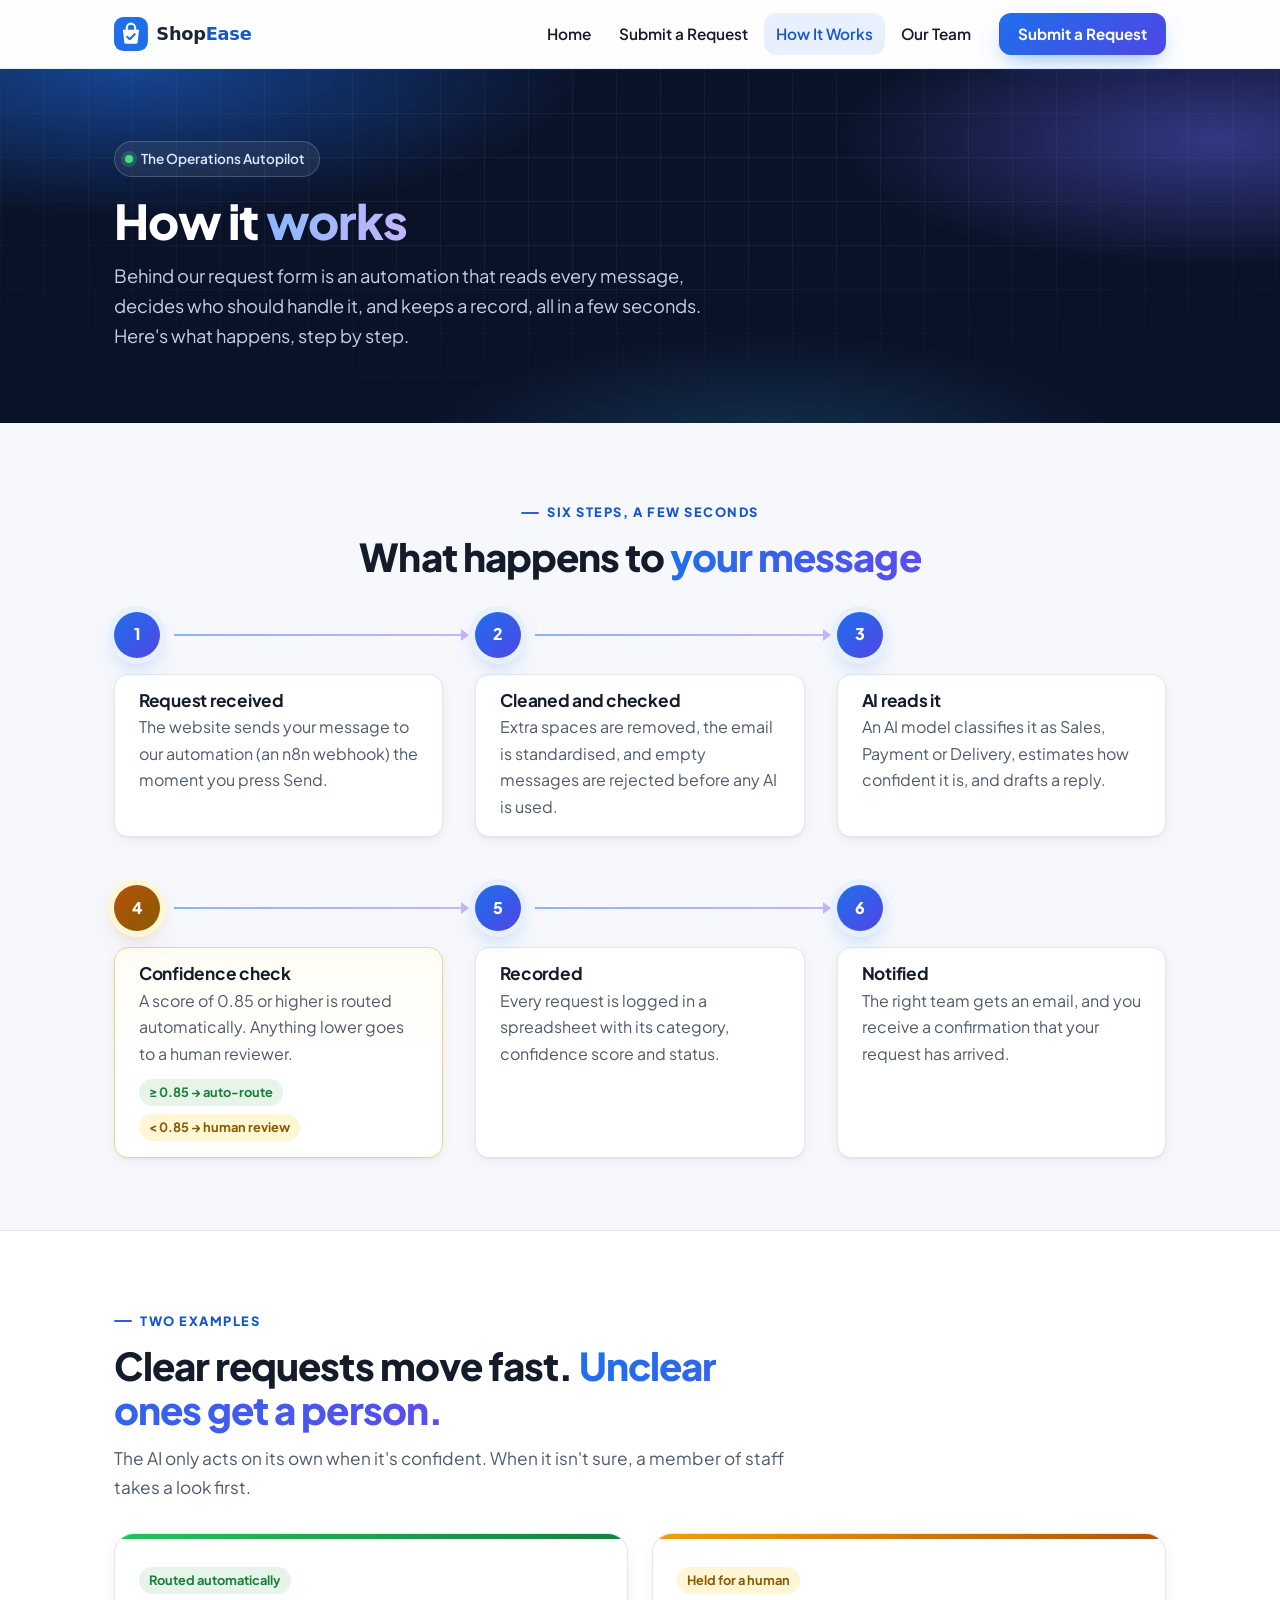
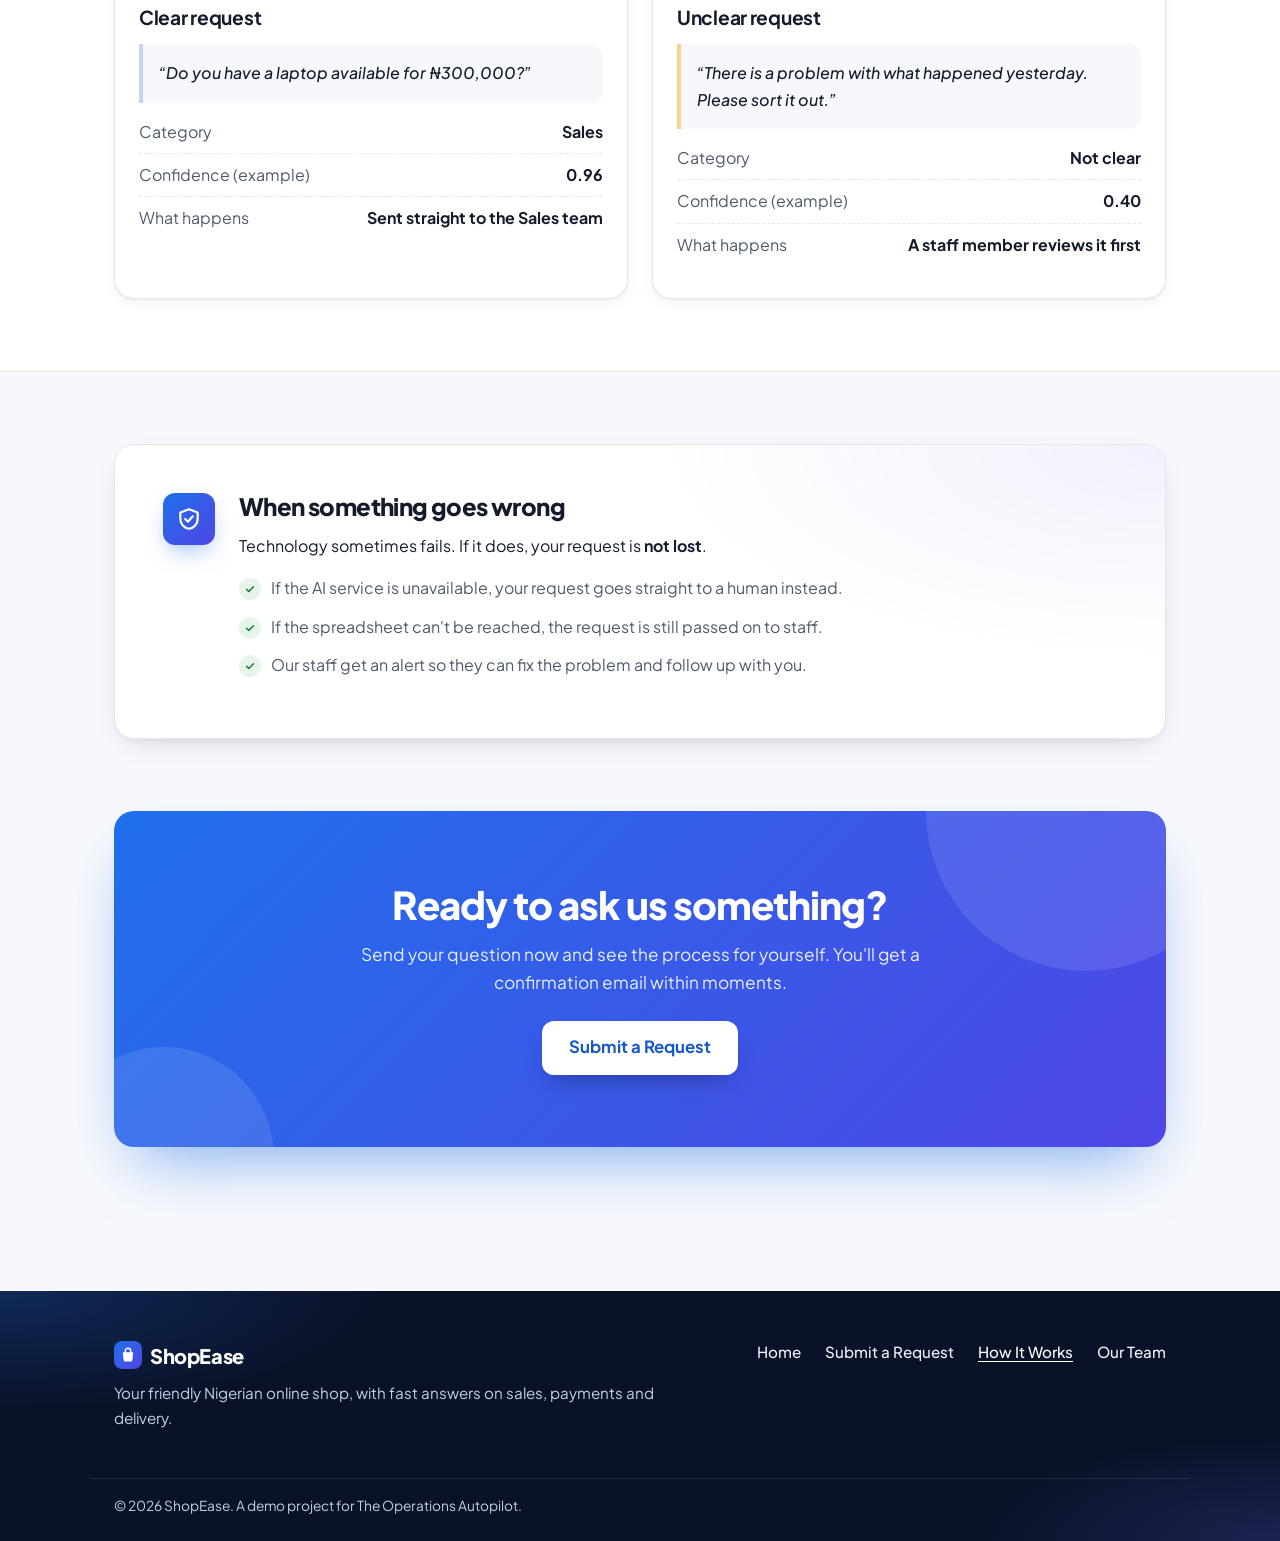
==== shopease-site/how-it-works.html @ 523d4b6e "first commit" ====
<!DOCTYPE html>
<html lang="en">
<head>
  <meta charset="utf-8">
  <meta name="viewport" content="width=device-width, initial-scale=1">
  <title>How It Works — ShopEase</title>
  <meta name="description" content="A plain-language look at the automation behind the ShopEase request form: how requests are checked, classified, routed and recorded.">
  <meta name="theme-color" content="#1f6feb">
  <link rel="icon" href="data:image/svg+xml,%3Csvg xmlns='http://www.w3.org/2000/svg' viewBox='0 0 40 40'%3E%3Crect width='40' height='40' rx='11' fill='%231f6feb'/%3E%3Cpath d='M10.5 15h19l-1.6 14.6a2.2 2.2 0 0 1-2.2 2H14.3a2.2 2.2 0 0 1-2.2-2z' fill='white'/%3E%3C/svg%3E">
  <link rel="preconnect" href="https://fonts.googleapis.com">
  <link rel="preconnect" href="https://fonts.gstatic.com" crossorigin>
  <link rel="stylesheet" href="https://fonts.googleapis.com/css2?family=Plus+Jakarta+Sans:wght@400;500;600;700;800&display=swap">
  <link rel="stylesheet" href="css/styles.css">
  <script src="js/main.js" defer></script>
</head>
<body>
  <a class="skip-link" href="#main">Skip to main content</a>

  <header class="site-header">
    <div class="container header-inner">
      <a class="brand" href="index.html"><img src="images/logo.svg" alt="ShopEase home" width="144" height="34"></a>
      <button class="nav-toggle" type="button" aria-expanded="false" aria-controls="site-nav" aria-label="Open menu">
        <span class="nav-toggle-bar"></span><span class="nav-toggle-bar"></span><span class="nav-toggle-bar"></span>
      </button>
      <nav id="site-nav" class="site-nav" aria-label="Main">
        <ul class="nav-list">
          <li><a href="index.html">Home</a></li>
          <li><a href="request.html">Submit a Request</a></li>
          <li><a href="how-it-works.html">How It Works</a></li>
          <li><a href="team.html">Our Team</a></li>
        </ul>
      </nav>
      <a class="btn btn-primary header-cta" href="request.html">Submit a Request</a>
    </div>
  </header>

  <main id="main">
    <section class="page-hero on-dark">
      <div class="container">
        <span class="pill"><span class="pill-dot" aria-hidden="true"></span>The Operations Autopilot</span>
        <h1>How it <span class="text-gradient">works</span></h1>
        <p class="lead">Behind our request form is an automation that reads every message, decides who should handle it, and keeps a record, all in a few seconds. Here's what happens, step by step.</p>
      </div>
    </section>

    <section class="section" aria-labelledby="flow-title">
      <div class="container">
        <div class="section-head is-center">
          <span class="eyebrow">Six steps, a few seconds</span>
          <h2 id="flow-title">What happens to <span class="text-gradient">your message</span></h2>
        </div>
        <ol class="flow">
          <li class="flow-step">
            <span class="step-num" aria-hidden="true">1</span>
            <div class="card flow-card">
              <h3>Request received</h3>
              <p>The website sends your message to our automation (an n8n webhook) the moment you press Send.</p>
            </div>
          </li>
          <li class="flow-step">
            <span class="step-num" aria-hidden="true">2</span>
            <div class="card flow-card">
              <h3>Cleaned and checked</h3>
              <p>Extra spaces are removed, the email is standardised, and empty messages are rejected before any AI is used.</p>
            </div>
          </li>
          <li class="flow-step">
            <span class="step-num" aria-hidden="true">3</span>
            <div class="card flow-card">
              <h3>AI reads it</h3>
              <p>An AI model classifies it as Sales, Payment or Delivery, estimates how confident it is, and drafts a reply.</p>
            </div>
          </li>
          <li class="flow-step is-decision">
            <span class="step-num" aria-hidden="true">4</span>
            <div class="card flow-card">
              <h3>Confidence check</h3>
              <p>A score of 0.85 or higher is routed automatically. Anything lower goes to a human reviewer.</p>
              <div class="branch-tags">
                <span class="tag tag-success">≥ 0.85 → auto-route</span>
                <span class="tag tag-warning">&lt; 0.85 → human review</span>
              </div>
            </div>
          </li>
          <li class="flow-step">
            <span class="step-num" aria-hidden="true">5</span>
            <div class="card flow-card">
              <h3>Recorded</h3>
              <p>Every request is logged in a spreadsheet with its category, confidence score and status.</p>
            </div>
          </li>
          <li class="flow-step">
            <span class="step-num" aria-hidden="true">6</span>
            <div class="card flow-card">
              <h3>Notified</h3>
              <p>The right team gets an email, and you receive a confirmation that your request has arrived.</p>
            </div>
          </li>
        </ol>
      </div>
    </section>

    <section class="section section-alt" aria-labelledby="compare-title">
      <div class="container">
        <div class="section-head">
          <span class="eyebrow">Two examples</span>
          <h2 id="compare-title">Clear requests move fast. <span class="text-gradient">Unclear ones get a person.</span></h2>
          <p>The AI only acts on its own when it's confident. When it isn't sure, a member of staff takes a look first.</p>
        </div>

        <div class="grid grid-2">
          <article class="card compare-card" aria-labelledby="auto-title">
            <span class="tag tag-success">Routed automatically</span>
            <h3 id="auto-title">Clear request</h3>
            <blockquote>“Do you have a laptop available for ₦300,000?”</blockquote>
            <dl>
              <div><dt>Category</dt><dd>Sales</dd></div>
              <div><dt>Confidence (example)</dt><dd>0.96</dd></div>
              <div><dt>What happens</dt><dd>Sent straight to the Sales team</dd></div>
            </dl>
          </article>

          <article class="card compare-card is-human" aria-labelledby="human-title">
            <span class="tag tag-warning">Held for a human</span>
            <h3 id="human-title">Unclear request</h3>
            <blockquote>“There is a problem with what happened yesterday. Please sort it out.”</blockquote>
            <dl>
              <div><dt>Category</dt><dd>Not clear</dd></div>
              <div><dt>Confidence (example)</dt><dd>0.40</dd></div>
              <div><dt>What happens</dt><dd>A staff member reviews it first</dd></div>
            </dl>
          </article>
        </div>
      </div>
    </section>

    <section class="section" aria-labelledby="failsafe-title">
      <div class="container">
        <div class="card failsafe">
          <span class="icon-badge" aria-hidden="true">
            <svg viewBox="0 0 24 24" fill="none" stroke="currentColor" stroke-width="2" stroke-linecap="round" stroke-linejoin="round"><path d="M12 3l8 3v6c0 4.5-3.4 8.3-8 9-4.6-.7-8-4.5-8-9V6z"/><path d="M8.5 12l2.5 2.5 4.5-5"/></svg>
          </span>
          <div>
            <h2 id="failsafe-title">When something goes wrong</h2>
            <p>Technology sometimes fails. If it does, your request is <strong>not lost</strong>.</p>
            <ul class="check-list">
              <li>If the AI service is unavailable, your request goes straight to a human instead.</li>
              <li>If the spreadsheet can't be reached, the request is still passed on to staff.</li>
              <li>Our staff get an alert so they can fix the problem and follow up with you.</li>
            </ul>
          </div>
        </div>
      </div>
    </section>

    <section class="section section-flush" aria-labelledby="cta-title">
      <div class="container">
        <div class="cta-band">
          <h2 id="cta-title">Ready to ask us something?</h2>
          <p>Send your question now and see the process for yourself. You'll get a confirmation email within moments.</p>
          <a class="btn btn-light btn-lg" href="request.html">Submit a Request</a>
        </div>
      </div>
    </section>
  </main>

  <footer class="site-footer">
    <div class="container footer-inner">
      <div>
        <p class="footer-brand"><span class="footer-mark" aria-hidden="true"></span>ShopEase</p>
        <p>Your friendly Nigerian online shop, with fast answers on sales, payments and delivery.</p>
      </div>
      <nav aria-label="Footer">
        <ul class="footer-links">
          <li><a href="index.html">Home</a></li>
          <li><a href="request.html">Submit a Request</a></li>
          <li><a href="how-it-works.html">How It Works</a></li>
          <li><a href="team.html">Our Team</a></li>
        </ul>
      </nav>
    </div>
    <div class="container footer-bottom">
      <p>&copy; <span data-year>2026</span> ShopEase. A demo project for The Operations Autopilot.</p>
    </div>
  </footer>
</body>
</html>
---- shopease-site/css/styles.css ----
/* ==========================================================================
   ShopEase — shared stylesheet (mobile-first)
   ========================================================================== */

:root {
  /* Brand */
  --color-brand: #1f6feb;
  --color-brand-dark: #1758c7;
  --color-brand-darker: #0f3f94;
  --color-brand-soft: #e8f0fe;
  --color-indigo: #4f46e5;
  --gradient-brand: linear-gradient(135deg, #1f6feb 0%, #4f46e5 100%);
  --gradient-brand-hover: linear-gradient(135deg, #1758c7 0%, #4338ca 100%);
  --gradient-text: linear-gradient(90deg, #1f6feb 0%, #5b4cf0 100%);
  --gradient-text-dark: linear-gradient(90deg, #8ab8ff 0%, #c4b5fd 100%);

  /* Surfaces & text */
  --color-bg: #f6f8fc;
  --color-surface: #ffffff;
  --color-text: #141c2b;
  --color-muted: #4f5b6b;
  --color-border: #e2e7f0;
  --color-input-border: #b3bdcb;
  --color-navy: #0a1228;
  --color-navy-2: #121d3d;
  --color-on-dark: #ffffff;
  --color-on-dark-muted: #c3cfe6;

  /* Status */
  --color-success: #1a7f37;
  --color-success-soft: #e6f4ea;
  --color-success-bright: #4ade80;
  --color-error: #c62828;
  --color-error-soft: #fdecec;
  --color-warning: #8a5a00;
  --color-warning-soft: #fff6d6;

  /* Footer */
  --color-footer-text: #c3cfe6;
  --color-footer-link: #eef3fa;

  /* Spacing */
  --space-1: 4px;
  --space-2: 8px;
  --space-3: 12px;
  --space-4: 16px;
  --space-5: 24px;
  --space-6: 32px;
  --space-7: 48px;
  --space-8: 72px;
  --space-9: 96px;

  /* Radii */
  --radius-sm: 10px;
  --radius: 12px;
  --radius-lg: 14px;
  --radius-xl: 20px;
  --radius-pill: 999px;

  /* Shadows */
  --shadow-sm: 0 1px 2px rgba(16, 24, 48, 0.05), 0 4px 14px rgba(16, 24, 48, 0.05);
  --shadow: 0 10px 30px -12px rgba(16, 24, 48, 0.18), 0 4px 10px -4px rgba(16, 24, 48, 0.06);
  --shadow-lg: 0 30px 60px -20px rgba(10, 18, 40, 0.35), 0 12px 24px -12px rgba(10, 18, 40, 0.2);
  --shadow-glow: 0 10px 24px -8px rgba(31, 111, 235, 0.55);
  --ring: 0 0 0 4px rgba(31, 111, 235, 0.18);
  --ring-error: 0 0 0 4px rgba(198, 40, 40, 0.15);

  /* Layout & type */
  --max-width: 1100px;
  --header-h: 68px;
  --font: "Plus Jakarta Sans", system-ui, -apple-system, "Segoe UI", Roboto, "Helvetica Neue", Arial, sans-serif;
  --transition: 0.2s ease;
}

/* ---------- Base ---------- */
*,
*::before,
*::after {
  box-sizing: border-box;
}

[hidden] {
  display: none !important;
}

html {
  -webkit-text-size-adjust: 100%;
  scroll-padding-top: calc(var(--header-h) + var(--space-4));
}

body {
  margin: 0;
  min-height: 100vh;
  display: flex;
  flex-direction: column;
  font-family: var(--font);
  font-size: 1rem;
  line-height: 1.65;
  color: var(--color-text);
  background: var(--color-bg);
  overflow-x: hidden;
  overflow-wrap: break-word;
  -webkit-font-smoothing: antialiased;
}

main {
  flex: 1 0 auto;
}

img,
svg {
  max-width: 100%;
}

img {
  display: block;
  height: auto;
}

h1,
h2,
h3 {
  margin: 0 0 var(--space-3);
  line-height: 1.15;
  letter-spacing: -0.025em;
  font-weight: 800;
}

h1 {
  font-size: clamp(2.2rem, 5vw + 1rem, 3.6rem);
}

h2 {
  font-size: clamp(1.7rem, 2.5vw + 1rem, 2.4rem);
}

h3 {
  font-size: 1.2rem;
  font-weight: 700;
  letter-spacing: -0.015em;
}

p {
  margin: 0 0 var(--space-4);
}

a {
  color: var(--color-brand-dark);
  text-underline-offset: 3px;
}

a:hover {
  color: var(--color-brand-darker);
}

:focus-visible {
  outline: 3px solid var(--color-brand);
  outline-offset: 2px;
  border-radius: 6px;
}

::selection {
  background: #cfe0ff;
}

.sr-only {
  position: absolute;
  width: 1px;
  height: 1px;
  padding: 0;
  margin: -1px;
  overflow: hidden;
  clip: rect(0, 0, 0, 0);
  white-space: nowrap;
  border: 0;
}

.skip-link {
  position: absolute;
  left: var(--space-4);
  top: -100px;
  z-index: 100;
  padding: var(--space-2) var(--space-4);
  background: var(--color-surface);
  border-radius: var(--radius-sm);
  box-shadow: var(--shadow);
  font-weight: 600;
}

.skip-link:focus {
  top: var(--space-2);
}

.container {
  position: relative;
  width: 100%;
  max-width: var(--max-width);
  margin: 0 auto;
  padding: 0 var(--space-4);
}

@media (min-width: 768px) {
  .container {
    padding: 0 var(--space-5);
  }
}

.text-gradient {
  background: var(--gradient-text);
  -webkit-background-clip: text;
  background-clip: text;
  color: transparent;
}

.on-dark .text-gradient {
  background-image: var(--gradient-text-dark);
}

/* ---------- Buttons ---------- */
.btn {
  position: relative;
  display: inline-flex;
  align-items: center;
  justify-content: center;
  gap: var(--space-2);
  min-height: 48px;
  padding: 11px 22px;
  border: 1px solid transparent;
  border-radius: var(--radius);
  font: inherit;
  font-weight: 700;
  line-height: 1.2;
  text-align: center;
  text-decoration: none;
  cursor: pointer;
  transition: background-color var(--transition), border-color var(--transition),
    color var(--transition), box-shadow var(--transition), transform var(--transition);
}

.btn svg {
  width: 18px;
  height: 18px;
  flex: none;
  transition: transform var(--transition);
}

.btn:hover svg.arrow {
  transform: translateX(3px);
}

.btn-primary {
  background: var(--color-brand);
  background-image: var(--gradient-brand);
  color: #fff;
  box-shadow: var(--shadow-glow);
}

.btn-primary:hover {
  background-image: var(--gradient-brand-hover);
  color: #fff;
  transform: translateY(-1px);
  box-shadow: 0 14px 28px -10px rgba(31, 111, 235, 0.65);
}

.btn-secondary {
  background: var(--color-surface);
  color: var(--color-brand-dark);
  border-color: var(--color-border);
  box-shadow: var(--shadow-sm);
}

.btn-secondary:hover {
  border-color: #b9cdf3;
  color: var(--color-brand-darker);
  transform: translateY(-1px);
}

.btn-ghost {
  background: rgba(255, 255, 255, 0.06);
  color: #fff;
  border-color: rgba(255, 255, 255, 0.28);
}

.btn-ghost:hover {
  background: rgba(255, 255, 255, 0.14);
  color: #fff;
  border-color: rgba(255, 255, 255, 0.5);
}

.btn-light {
  background: #fff;
  color: var(--color-brand-dark);
  box-shadow: 0 12px 24px -10px rgba(0, 0, 0, 0.35);
}

.btn-light:hover {
  color: var(--color-indigo);
  transform: translateY(-1px);
}

.btn-sm {
  min-height: 40px;
  padding: 8px 14px;
  font-size: 0.9rem;
}

.btn-lg {
  min-height: 54px;
  padding: 14px 26px;
  font-size: 1.05rem;
}

.btn-block {
  width: 100%;
}

.btn[disabled] {
  opacity: 0.75;
  cursor: not-allowed;
  transform: none;
}

.btn-group {
  display: flex;
  flex-wrap: wrap;
  gap: var(--space-3);
}

.spinner {
  display: none;
  width: 18px;
  height: 18px;
  border: 2px solid rgba(255, 255, 255, 0.45);
  border-top-color: #fff;
  border-radius: 50%;
  animation: spin 0.8s linear infinite;
}

.is-loading .spinner {
  display: inline-block;
}

@keyframes spin {
  to {
    transform: rotate(360deg);
  }
}

/* ---------- Header & navigation ---------- */
.site-header {
  position: sticky;
  top: 0;
  z-index: 50;
  background: rgba(255, 255, 255, 0.86);
  -webkit-backdrop-filter: saturate(180%) blur(14px);
  backdrop-filter: saturate(180%) blur(14px);
  border-bottom: 1px solid rgba(226, 231, 240, 0.8);
  transition: box-shadow var(--transition);
}

.site-header.is-scrolled {
  box-shadow: 0 6px 24px -12px rgba(10, 18, 40, 0.25);
}

.header-inner {
  display: flex;
  align-items: center;
  gap: var(--space-4);
  min-height: var(--header-h);
}

.brand {
  display: inline-flex;
  align-items: center;
  margin-right: auto;
  border-radius: var(--radius-sm);
}

.brand img {
  width: 144px;
  height: auto;
}

.nav-toggle {
  display: inline-flex;
  flex-direction: column;
  justify-content: center;
  gap: 5px;
  width: 46px;
  height: 46px;
  padding: 12px 11px;
  background: var(--color-surface);
  border: 1px solid var(--color-border);
  border-radius: var(--radius);
  box-shadow: var(--shadow-sm);
  cursor: pointer;
}

.nav-toggle-bar {
  display: block;
  width: 100%;
  height: 2px;
  background: var(--color-text);
  border-radius: 2px;
  transition: transform var(--transition), opacity var(--transition);
}

.nav-open .nav-toggle-bar:nth-child(1) {
  transform: translateY(7px) rotate(45deg);
}

.nav-open .nav-toggle-bar:nth-child(2) {
  opacity: 0;
}

.nav-open .nav-toggle-bar:nth-child(3) {
  transform: translateY(-7px) rotate(-45deg);
}

.site-nav {
  display: none;
  position: absolute;
  top: 100%;
  left: 0;
  right: 0;
  background: var(--color-surface);
  border-bottom: 1px solid var(--color-border);
  box-shadow: var(--shadow-lg);
}

.nav-open .site-nav {
  display: block;
  animation: menu-in 0.2s ease;
}

@keyframes menu-in {
  from {
    opacity: 0;
    transform: translateY(-6px);
  }
}

.nav-list {
  list-style: none;
  margin: 0;
  padding: var(--space-2) var(--space-4) var(--space-4);
}

.nav-list a {
  display: block;
  padding: var(--space-3) var(--space-4);
  border-radius: var(--radius);
  color: var(--color-text);
  font-weight: 600;
  text-decoration: none;
  transition: background-color var(--transition), color var(--transition);
}

.nav-list a:hover {
  background: var(--color-brand-soft);
  color: var(--color-brand-darker);
}

.nav-list a[aria-current="page"] {
  background: var(--color-brand-soft);
  color: var(--color-brand-dark);
}

.header-cta {
  display: none;
}

@media (min-width: 960px) {
  .nav-toggle {
    display: none;
  }

  .site-nav {
    display: block;
    position: static;
    background: none;
    border: 0;
    box-shadow: none;
  }

  .nav-list {
    display: flex;
    gap: var(--space-1);
    padding: 0;
  }

  .nav-list a {
    padding: var(--space-2) var(--space-3);
    font-size: 0.96rem;
  }

  .header-cta {
    display: inline-flex;
    min-height: 42px;
    padding: 8px 18px;
    font-size: 0.95rem;
  }
}

/* ---------- Dark hero areas ---------- */
.on-dark {
  position: relative;
  isolation: isolate;
  overflow: hidden;
  color: var(--color-on-dark);
  background:
    radial-gradient(60% 70% at 10% 0%, rgba(31, 111, 235, 0.55) 0%, transparent 60%),
    radial-gradient(50% 60% at 95% 20%, rgba(99, 102, 241, 0.45) 0%, transparent 60%),
    radial-gradient(40% 50% at 60% 110%, rgba(56, 189, 248, 0.2) 0%, transparent 70%),
    var(--color-navy);
}

/* faint grid texture */
.on-dark::before {
  content: "";
  position: absolute;
  inset: 0;
  z-index: -1;
  background-image:
    linear-gradient(rgba(255, 255, 255, 0.05) 1px, transparent 1px),
    linear-gradient(90deg, rgba(255, 255, 255, 0.05) 1px, transparent 1px);
  background-size: 44px 44px;
  -webkit-mask-image: radial-gradient(ellipse 80% 70% at 50% 30%, #000 30%, transparent 100%);
  mask-image: radial-gradient(ellipse 80% 70% at 50% 30%, #000 30%, transparent 100%);
}

.on-dark h1,
.on-dark h2 {
  color: var(--color-on-dark);
}

.on-dark .lead {
  color: var(--color-on-dark-muted);
}

.pill {
  display: inline-flex;
  align-items: center;
  gap: var(--space-2);
  margin-bottom: var(--space-4);
  padding: 6px 14px 6px 10px;
  border: 1px solid rgba(255, 255, 255, 0.18);
  border-radius: var(--radius-pill);
  background: rgba(255, 255, 255, 0.07);
  color: #dbe6ff;
  font-size: 0.85rem;
  font-weight: 600;
}

.pill-dot {
  width: 8px;
  height: 8px;
  border-radius: 50%;
  background: var(--color-success-bright);
  box-shadow: 0 0 0 4px rgba(74, 222, 128, 0.2);
}

/* ---------- Sections & generic blocks ---------- */
.section {
  padding: var(--space-7) 0;
}

.section-alt {
  background: var(--color-surface);
  border-top: 1px solid var(--color-border);
  border-bottom: 1px solid var(--color-border);
}

@media (min-width: 768px) {
  .section {
    padding: var(--space-8) 0;
  }
}

.section.section-tight {
  padding-top: var(--space-6);
}

.section.section-flush {
  padding-top: 0;
}

.section-head {
  max-width: 680px;
  margin-bottom: var(--space-6);
}

.section-head.is-center {
  margin-left: auto;
  margin-right: auto;
  text-align: center;
}

.section-head p {
  color: var(--color-muted);
  font-size: 1.08rem;
}

.eyebrow {
  display: inline-flex;
  align-items: center;
  gap: var(--space-2);
  margin-bottom: var(--space-3);
  color: var(--color-brand-dark);
  font-size: 0.8rem;
  font-weight: 800;
  letter-spacing: 0.12em;
  text-transform: uppercase;
}

.eyebrow::before {
  content: "";
  width: 18px;
  height: 2px;
  border-radius: 2px;
  background: var(--gradient-brand);
}

.lead {
  font-size: 1.14rem;
  color: var(--color-muted);
  max-width: 620px;
}

.card {
  background: var(--color-surface);
  border: 1px solid var(--color-border);
  border-radius: var(--radius-lg);
  box-shadow: var(--shadow-sm);
  padding: var(--space-5);
}

.card > :last-child {
  margin-bottom: 0;
}

.grid {
  display: grid;
  gap: var(--space-5);
}

@media (min-width: 768px) {
  .grid-3 {
    grid-template-columns: repeat(3, minmax(0, 1fr));
  }

  .grid-2 {
    grid-template-columns: repeat(2, minmax(0, 1fr));
  }
}

.icon-badge {
  display: inline-grid;
  place-items: center;
  width: 52px;
  height: 52px;
  margin-bottom: var(--space-4);
  border-radius: var(--radius);
  background: var(--gradient-brand);
  color: #fff;
  box-shadow: var(--shadow-glow);
}

.icon-badge svg {
  width: 26px;
  height: 26px;
}

.text-link {
  display: inline-flex;
  align-items: center;
  gap: 6px;
  font-weight: 700;
  text-decoration: none;
}

.text-link span {
  transition: transform var(--transition);
}

.text-link:hover span {
  transform: translateX(3px);
}

.tag {
  display: inline-block;
  padding: 3px 10px;
  border-radius: var(--radius-pill);
  font-size: 0.8rem;
  font-weight: 700;
  background: var(--color-brand-soft);
  color: var(--color-brand-darker);
}

.tag-success {
  background: var(--color-success-soft);
  color: var(--color-success);
}

.tag-warning {
  background: var(--color-warning-soft);
  color: var(--color-warning);
}

/* Fade-up on scroll (added by main.js only to content below the fold) */
.reveal-pending {
  opacity: 0;
  transform: translateY(18px);
}

.reveal-in {
  opacity: 1;
  transform: none;
  transition: opacity 0.6s ease, transform 0.6s ease;
}

/* ---------- Home hero ---------- */
.hero {
  padding: var(--space-7) 0 var(--space-9);
}

.hero-inner {
  display: grid;
  gap: var(--space-7);
  align-items: center;
}

.hero h1 {
  margin-bottom: var(--space-4);
}

.hero .lead {
  margin-bottom: var(--space-6);
}

.trust-list {
  list-style: none;
  display: flex;
  flex-wrap: wrap;
  gap: var(--space-2) var(--space-5);
  margin: var(--space-6) 0 0;
  padding: 0;
  color: var(--color-on-dark-muted);
  font-size: 0.95rem;
}

.trust-list li {
  display: inline-flex;
  align-items: center;
  gap: var(--space-2);
}

.trust-list svg {
  width: 18px;
  height: 18px;
  color: var(--color-success-bright);
  flex: none;
}

.hero-visual-wrap {
  position: relative;
  padding: var(--space-4) 0;
}

.hero-visual {
  margin: 0;
  padding: var(--space-5);
  border: 1px solid rgba(255, 255, 255, 0.6);
  border-radius: var(--radius-xl);
  color: var(--color-text);
  box-shadow: var(--shadow-lg);
}

.hero-visual figcaption {
  display: flex;
  align-items: center;
  gap: var(--space-3);
  margin-bottom: var(--space-4);
}

.mock-avatar {
  display: grid;
  place-items: center;
  flex: none;
  width: 42px;
  height: 42px;
  border-radius: 50%;
  background: linear-gradient(135deg, #f59e0b, #db2777);
  color: #fff;
  font-weight: 800;
  font-size: 0.95rem;
}

.mock-from {
  display: block;
  font-weight: 700;
  line-height: 1.3;
}

.mock-time {
  display: block;
  color: var(--color-muted);
  font-size: 0.85rem;
}

.mock-message {
  margin: 0 0 var(--space-4);
  padding: var(--space-4);
  background: var(--color-bg);
  border: 1px solid var(--color-border);
  border-radius: 4px var(--radius) var(--radius) var(--radius);
  font-size: 1rem;
  font-weight: 500;
}

.mock-result {
  display: grid;
  gap: var(--space-1);
  margin: 0;
}

.mock-result > div {
  display: flex;
  align-items: center;
  justify-content: space-between;
  gap: var(--space-3);
  padding: var(--space-2) 0;
  border-bottom: 1px dashed var(--color-border);
}

.mock-result > div:last-child {
  border-bottom: 0;
}

.mock-result dt {
  color: var(--color-muted);
  font-size: 0.95rem;
}

.mock-result dd {
  margin: 0;
  font-weight: 700;
  text-align: right;
}

.meter {
  display: inline-flex;
  align-items: center;
  gap: var(--space-2);
}

.meter-track {
  width: 84px;
  height: 8px;
  border-radius: var(--radius-pill);
  background: var(--color-brand-soft);
  overflow: hidden;
}

.meter-fill {
  display: block;
  height: 100%;
  width: 96%;
  border-radius: inherit;
  background: var(--gradient-brand);
}

.float-chip {
  position: absolute;
  z-index: 2;
  display: inline-flex;
  align-items: center;
  gap: var(--space-2);
  padding: 8px 14px;
  border-radius: var(--radius-pill);
  background: #fff;
  color: var(--color-text);
  font-size: 0.85rem;
  font-weight: 700;
  box-shadow: var(--shadow-lg);
  animation: float 6s ease-in-out infinite;
}

.float-chip svg {
  width: 16px;
  height: 16px;
}

.chip-top {
  top: -6px;
  right: 12px;
}

.chip-top svg {
  color: #f59e0b;
}

.chip-bottom {
  bottom: -6px;
  left: 12px;
  animation-delay: -3s;
}

.chip-bottom svg {
  color: var(--color-success);
}

@keyframes float {
  50% {
    transform: translateY(-6px);
  }
}

@media (min-width: 900px) {
  .hero {
    padding: var(--space-8) 0 calc(var(--space-9) + var(--space-5));
  }

  .hero-inner {
    grid-template-columns: minmax(0, 1.15fr) minmax(0, 1fr);
    gap: var(--space-8);
  }

  .chip-top {
    right: -14px;
  }

  .chip-bottom {
    left: -22px;
  }
}

/* ---------- Stats strip ---------- */
.stats-wrap {
  margin-top: calc(-1 * var(--space-8));
  position: relative;
  z-index: 2;
}

.stats {
  display: grid;
  grid-template-columns: repeat(2, minmax(0, 1fr));
  gap: var(--space-5) var(--space-4);
  margin: 0;
  padding: var(--space-5);
  border-radius: var(--radius-xl);
  box-shadow: var(--shadow-lg);
}

.stats > div {
  display: flex;
  flex-direction: column-reverse;
  justify-content: flex-end; /* numbers line up at the top */
  text-align: center;
}

.stats dt {
  color: var(--color-muted);
  font-size: 0.9rem;
  line-height: 1.4;
}

.stats dd {
  margin: 0 0 2px;
  font-size: clamp(1.7rem, 3vw + 0.8rem, 2.3rem);
  font-weight: 800;
  letter-spacing: -0.03em;
  line-height: 1.1;
}

@media (min-width: 768px) {
  .stats {
    grid-template-columns: repeat(4, minmax(0, 1fr));
    padding: var(--space-6);
  }

  .stats > div + div {
    border-left: 1px solid var(--color-border);
  }
}

/* ---------- Service cards ---------- */
.service-card {
  position: relative;
  display: flex;
  flex-direction: column;
  padding: var(--space-6) var(--space-5);
  overflow: hidden;
  transition: box-shadow var(--transition), transform var(--transition), border-color var(--transition);
}

.service-card::after {
  content: "";
  position: absolute;
  inset: 0 0 auto 0;
  height: 4px;
  background: var(--gradient-brand);
  transform: scaleX(0);
  transform-origin: left;
  transition: transform 0.35s ease;
}

.service-card:hover {
  border-color: #c9d8f5;
  box-shadow: var(--shadow);
  transform: translateY(-4px);
}

.service-card:hover::after {
  transform: scaleX(1);
}

.service-card p {
  color: var(--color-muted);
}

.topic-list {
  list-style: none;
  display: flex;
  flex-wrap: wrap;
  gap: 6px;
  margin: 0 0 var(--space-5);
  padding: 0;
}

.topic-list li {
  padding: 3px 10px;
  border-radius: var(--radius-pill);
  background: var(--color-bg);
  border: 1px solid var(--color-border);
  color: var(--color-muted);
  font-size: 0.82rem;
  font-weight: 600;
}

.service-card .text-link {
  margin-top: auto;
}

/* ---------- Mini steps (home teaser) ---------- */
.mini-steps {
  position: relative;
  list-style: none;
  margin: 0 0 var(--space-6);
  padding: 0;
  display: grid;
  gap: var(--space-4);
}

.mini-steps li {
  display: flex;
  gap: var(--space-4);
  align-items: flex-start;
}

.step-num {
  position: relative;
  display: inline-grid;
  place-items: center;
  flex: none;
  width: 46px;
  height: 46px;
  border-radius: 50%;
  background: var(--gradient-brand);
  color: #fff;
  font-weight: 800;
  box-shadow: 0 0 0 6px var(--color-brand-soft), var(--shadow-glow);
}

.mini-steps h3 {
  margin-bottom: var(--space-1);
  font-size: 1.1rem;
}

.mini-steps p {
  margin: 0;
  color: var(--color-muted);
}

@media (min-width: 768px) {
  .mini-steps {
    grid-template-columns: repeat(3, minmax(0, 1fr));
    gap: var(--space-6);
  }

  /* dashed line joining the three steps */
  .mini-steps::before {
    content: "";
    position: absolute;
    top: 22px;
    left: 46px;
    right: 33%;
    border-top: 2px dashed #c4d5f5;
  }

  .mini-steps li {
    flex-direction: column;
  }
}

/* ---------- CTA band ---------- */
.cta-band {
  position: relative;
  isolation: isolate;
  overflow: hidden;
  padding: var(--space-7) var(--space-5);
  border-radius: var(--radius-xl);
  background: var(--gradient-brand);
  color: #fff;
  text-align: center;
  box-shadow: 0 30px 60px -24px rgba(31, 111, 235, 0.6);
}

.cta-band::before,
.cta-band::after {
  content: "";
  position: absolute;
  z-index: -1;
  border-radius: 50%;
  background: rgba(255, 255, 255, 0.1);
}

.cta-band::before {
  width: 320px;
  height: 320px;
  top: -160px;
  right: -80px;
}

.cta-band::after {
  width: 220px;
  height: 220px;
  bottom: -120px;
  left: -60px;
}

.cta-band h2 {
  color: #fff;
}

.cta-band p {
  max-width: 560px;
  margin: 0 auto var(--space-5);
  color: #e6edff;
  font-size: 1.08rem;
}

@media (min-width: 768px) {
  .cta-band {
    padding: var(--space-8) var(--space-7);
  }
}

/* ---------- Inner page hero ---------- */
.page-hero {
  padding: var(--space-7) 0;
}

.page-hero h1 {
  font-size: clamp(2rem, 3.5vw + 1rem, 3rem);
}

.page-hero .lead {
  margin-bottom: 0;
}

.page-hero.has-overlap {
  padding-bottom: calc(var(--space-7) + var(--space-7));
}

.overlap {
  margin-top: calc(-1 * var(--space-7));
  position: relative;
  z-index: 2;
}

@media (min-width: 768px) {
  .page-hero {
    padding: var(--space-8) 0;
  }

  .page-hero.has-overlap {
    padding-bottom: calc(var(--space-8) + var(--space-7));
  }
}

/* ---------- Alerts ---------- */
.alert {
  display: flex;
  flex-wrap: wrap;
  align-items: center;
  gap: var(--space-3);
  padding: var(--space-3) var(--space-4);
  border: 1px solid;
  border-radius: var(--radius);
  font-size: 0.96rem;
}

.alert p {
  flex: 1 1 220px;
  margin: 0;
}

.alert-warning {
  background: var(--color-warning-soft);
  border-color: #f0d68a;
  color: var(--color-warning);
}

.alert-error {
  background: var(--color-error-soft);
  border-color: #f3b8b8;
  color: var(--color-error);
}

.alert-success {
  background: var(--color-success-soft);
  border-color: #b5dfc0;
  color: var(--color-success);
}

.alert-info {
  background: var(--color-brand-soft);
  border-color: #bcd2fa;
  color: var(--color-brand-darker);
}

.alert code {
  font-weight: 700;
}

/* ---------- Request page ---------- */
.request-layout {
  display: grid;
  gap: var(--space-5);
  align-items: start;
}

@media (min-width: 900px) {
  .request-layout {
    grid-template-columns: minmax(0, 1.7fr) minmax(0, 1fr);
  }

  .info-card {
    position: sticky;
    top: calc(var(--header-h) + var(--space-4));
  }
}

.stack > * + * {
  margin-top: var(--space-4);
}

.demo-panel {
  border: 2px dashed #8fb3f5;
  background: linear-gradient(135deg, #eef4ff 0%, #f1efff 100%);
  box-shadow: var(--shadow);
}

.demo-panel h2 {
  font-size: 1.15rem;
  margin-bottom: var(--space-1);
}

.demo-panel p {
  color: var(--color-muted);
  font-size: 0.95rem;
  margin-bottom: var(--space-3);
}

.demo-buttons {
  display: flex;
  flex-wrap: wrap;
  gap: var(--space-2);
}

.form-card {
  position: relative;
  overflow: hidden;
  padding: var(--space-6) var(--space-5);
  border-radius: var(--radius-xl);
  box-shadow: var(--shadow-lg);
}

.form-card::before {
  content: "";
  position: absolute;
  inset: 0 0 auto 0;
  height: 5px;
  background: var(--gradient-brand);
}

@media (min-width: 768px) {
  .form-card {
    padding: var(--space-7) var(--space-7) var(--space-6);
  }
}

.form-card h2 {
  font-size: 1.5rem;
  margin-bottom: var(--space-1);
}

.form-note {
  color: var(--color-muted);
  font-size: 0.92rem;
  margin-bottom: var(--space-5);
}

.field {
  margin-bottom: var(--space-5);
}

.field label {
  display: block;
  margin-bottom: 8px;
  font-weight: 700;
  font-size: 0.96rem;
}

.req {
  color: var(--color-error);
}

.field input,
.field textarea {
  display: block;
  width: 100%;
  padding: 13px 16px;
  font: inherit;
  font-size: 1rem; /* 16px avoids zoom on iOS */
  color: var(--color-text);
  background: #fbfcfe;
  border: 1px solid var(--color-input-border);
  border-radius: var(--radius);
  outline: 2px solid transparent;
  transition: border-color var(--transition), box-shadow var(--transition), background-color var(--transition);
}

.field input::placeholder,
.field textarea::placeholder {
  color: #6b7686;
}

.field textarea {
  min-height: 170px;
  resize: vertical;
}

.field input:hover,
.field textarea:hover {
  border-color: #8d9aad;
}

.field input:focus,
.field textarea:focus {
  background: #fff;
  border-color: var(--color-brand);
  box-shadow: var(--ring);
}

.field [aria-invalid="true"] {
  border-color: var(--color-error);
  background: #fffafa;
}

.field [aria-invalid="true"]:focus {
  box-shadow: var(--ring-error);
}

.field-meta {
  display: flex;
  align-items: flex-start;
  gap: var(--space-3);
}

.field-hint {
  margin: 6px 0 0;
  color: var(--color-muted);
  font-size: 0.9rem;
}

.field-error {
  margin: 6px 0 0;
  color: var(--color-error);
  font-size: 0.9rem;
  font-weight: 600;
}

.field-error:empty {
  display: none;
}

.char-count {
  margin: 6px 0 0 auto;
  color: var(--color-muted);
  font-size: 0.86rem;
  font-variant-numeric: tabular-nums;
  white-space: nowrap;
}

.char-count.is-near {
  color: var(--color-warning);
  font-weight: 700;
}

.hp-field {
  position: absolute;
  left: -10000px;
  width: 1px;
  height: 1px;
  overflow: hidden;
}

.form-status:not(:empty) {
  margin-bottom: var(--space-4);
}

.secure-note {
  display: flex;
  align-items: center;
  justify-content: center;
  gap: 6px;
  margin: var(--space-3) 0 0;
  color: var(--color-muted);
  font-size: 0.85rem;
}

.secure-note svg {
  width: 15px;
  height: 15px;
  flex: none;
}

.success-panel {
  text-align: center;
  padding: var(--space-5) 0;
  animation: pop-in 0.35s ease;
}

.success-panel:focus {
  outline: none;
}

@keyframes pop-in {
  from {
    opacity: 0;
    transform: scale(0.97);
  }
}

.success-icon {
  display: inline-grid;
  place-items: center;
  width: 76px;
  height: 76px;
  margin-bottom: var(--space-4);
  border-radius: 50%;
  background: linear-gradient(135deg, #22c55e, #15803d);
  color: #fff;
  box-shadow: 0 0 0 10px var(--color-success-soft), 0 14px 30px -10px rgba(21, 128, 61, 0.6);
}

.success-icon svg {
  width: 36px;
  height: 36px;
}

.success-panel p {
  max-width: 460px;
  margin-left: auto;
  margin-right: auto;
  color: var(--color-muted);
  overflow-wrap: anywhere;
}

.info-card {
  padding: var(--space-6) var(--space-5);
  border-radius: var(--radius-xl);
  box-shadow: var(--shadow);
}

.info-card h2 {
  font-size: 1.2rem;
}

.check-list {
  list-style: none;
  margin: 0 0 var(--space-4);
  padding: 0;
}

.check-list li {
  position: relative;
  padding-left: 32px;
  margin-bottom: var(--space-3);
  color: var(--color-muted);
}

.check-list li strong {
  color: var(--color-text);
}

.check-list li::before {
  content: "";
  position: absolute;
  left: 0;
  top: 3px;
  width: 22px;
  height: 22px;
  border-radius: 50%;
  background: var(--color-success-soft)
    url("data:image/svg+xml,%3Csvg xmlns='http://www.w3.org/2000/svg' viewBox='0 0 24 24' fill='none' stroke='%231a7f37' stroke-width='3' stroke-linecap='round' stroke-linejoin='round'%3E%3Cpath d='M5 12.5l4.5 4.5L19 7.5'/%3E%3C/svg%3E")
    center / 12px no-repeat;
}

.response-time {
  display: flex;
  align-items: center;
  gap: var(--space-3);
  padding: var(--space-4);
  border-radius: var(--radius);
  background: linear-gradient(135deg, #eef4ff 0%, #f1efff 100%);
  font-size: 0.95rem;
}

.response-time svg {
  width: 28px;
  height: 28px;
  flex: none;
  color: var(--color-brand-dark);
}

/* ---------- How it works: flow diagram ---------- */
.flow {
  list-style: none;
  margin: 0;
  padding: 0;
  display: grid;
  gap: var(--space-4);
}

.flow-step {
  position: relative;
  padding-left: 64px;
}

.flow-step .step-num {
  position: absolute;
  left: 0;
  top: 0;
  z-index: 1;
}

.flow-step::before {
  content: "";
  position: absolute;
  left: 22px;
  top: 46px;
  bottom: calc(-1 * var(--space-4));
  width: 2px;
  background: linear-gradient(180deg, #8fb3f5, #c4b5fd);
}

.flow-step:last-child::before {
  display: none;
}

.flow-card {
  padding: var(--space-4) var(--space-5);
  transition: box-shadow var(--transition), transform var(--transition);
}

.flow-card:hover {
  box-shadow: var(--shadow);
  transform: translateY(-2px);
}

.flow-card h3 {
  margin-bottom: var(--space-1);
  font-size: 1.08rem;
}

.flow-card p {
  margin: 0;
  color: var(--color-muted);
}

.flow-step.is-decision .step-num {
  background: linear-gradient(135deg, #b45309, #8a5a00);
  box-shadow: 0 0 0 6px var(--color-warning-soft), 0 10px 24px -8px rgba(180, 83, 9, 0.5);
}

.flow-step.is-decision .flow-card {
  border-color: #f0d68a;
  background: linear-gradient(180deg, #fffdf5 0%, #fff 60%);
}

.branch-tags {
  display: flex;
  flex-wrap: wrap;
  gap: var(--space-2);
  margin-top: var(--space-3);
}

@media (min-width: 900px) {
  .flow {
    grid-template-columns: repeat(3, minmax(0, 1fr));
    gap: var(--space-7) var(--space-6);
  }

  .flow-step {
    padding-left: 0;
    display: flex;
    flex-direction: column;
  }

  .flow-step .step-num {
    position: relative;
    margin-bottom: var(--space-4);
  }

  .flow-card {
    flex: 1;
  }

  .flow-step::before {
    left: 60px;
    right: calc(-1 * var(--space-6) + 10px);
    top: 22px;
    bottom: auto;
    width: auto;
    height: 2px;
    background: linear-gradient(90deg, #8fb3f5, #c4b5fd);
  }

  /* arrow head at the end of each connector */
  .flow-step::after {
    content: "";
    position: absolute;
    top: 17px;
    right: calc(-1 * var(--space-6) + 6px);
    border: 6px solid transparent;
    border-left: 8px solid #c4b5fd;
    border-right: 0;
  }

  .flow-step:nth-child(3n)::before,
  .flow-step:nth-child(3n)::after,
  .flow-step:last-child::after {
    display: none;
  }
}

/* ---------- How it works: compare & failsafe ---------- */
.compare-card {
  position: relative;
  overflow: hidden;
  padding: var(--space-6) var(--space-5);
  border-radius: var(--radius-xl);
}

.compare-card::before {
  content: "";
  position: absolute;
  inset: 0 0 auto 0;
  height: 5px;
  background: linear-gradient(90deg, #22c55e, #15803d);
}

.compare-card.is-human::before {
  background: linear-gradient(90deg, #f59e0b, #b45309);
}

.compare-card h3 {
  margin-top: var(--space-3);
}

.compare-card blockquote {
  margin: var(--space-4) 0;
  padding: var(--space-4);
  border-left: 4px solid #c4d5f5;
  border-radius: 0 var(--radius) var(--radius) 0;
  background: var(--color-bg);
  font-style: italic;
  font-weight: 500;
}

.compare-card.is-human blockquote {
  border-left-color: #f0d68a;
}

.compare-card dl {
  margin: 0;
  display: grid;
  gap: var(--space-2);
}

.compare-card dl div {
  display: flex;
  flex-wrap: wrap;
  justify-content: space-between;
  gap: var(--space-1) var(--space-3);
  padding-bottom: var(--space-2);
  border-bottom: 1px dashed var(--color-border);
}

.compare-card dl div:last-child {
  border-bottom: 0;
}

.compare-card dt {
  color: var(--color-muted);
}

.compare-card dd {
  margin: 0;
  font-weight: 700;
}

.failsafe {
  display: grid;
  gap: var(--space-4);
  padding: var(--space-6) var(--space-5);
  border-radius: var(--radius-xl);
  background:
    radial-gradient(80% 120% at 100% 0%, rgba(79, 70, 229, 0.08) 0%, transparent 60%),
    var(--color-surface);
  box-shadow: var(--shadow);
}

.failsafe h2 {
  font-size: 1.5rem;
}

.failsafe .check-list {
  margin-bottom: 0;
}

@media (min-width: 768px) {
  .failsafe {
    grid-template-columns: auto 1fr;
    gap: var(--space-5);
    align-items: start;
    padding: var(--space-7);
  }

  .failsafe .icon-badge {
    margin-bottom: 0;
  }
}

/* ---------- Team ---------- */
.team-grid {
  display: grid;
  gap: var(--space-5);
  grid-template-columns: minmax(0, 1fr);
}

@media (min-width: 600px) {
  .team-grid {
    grid-template-columns: repeat(2, minmax(0, 1fr));
  }
}

@media (min-width: 960px) {
  .team-grid {
    grid-template-columns: repeat(4, minmax(0, 1fr));
  }
}

.team-card {
  position: relative;
  overflow: hidden;
  text-align: center;
  padding: 52px var(--space-5) var(--space-6);
  border-radius: var(--radius-xl);
  box-shadow: var(--shadow);
  transition: box-shadow var(--transition), transform var(--transition);
}

/* gradient banner behind the photo */
.team-card::before {
  content: "";
  position: absolute;
  inset: 0 0 auto 0;
  height: 108px;
  background:
    radial-gradient(70% 120% at 0% 0%, rgba(56, 189, 248, 0.45), transparent 60%),
    var(--gradient-brand);
}

.team-card > * {
  position: relative;
}

.team-card:hover {
  box-shadow: var(--shadow-lg);
  transform: translateY(-4px);
}

.team-photo,
.avatar-initials {
  width: 124px;
  height: 124px;
  aspect-ratio: 1 / 1;
  margin: 0 auto var(--space-4);
  border-radius: 50%;
  border: 5px solid #fff;
  box-shadow: 0 12px 24px -10px rgba(10, 18, 40, 0.45);
}

.team-photo {
  object-fit: cover;
  background: var(--color-bg);
}

.avatar-initials {
  display: grid;
  place-items: center;
  color: #fff;
  font-size: 2.3rem;
  font-weight: 800;
  letter-spacing: 0.02em;
  user-select: none;
}

.team-name {
  margin: 0;
  font-size: 1.18rem;
}

.team-title {
  display: inline-block;
  margin: var(--space-2) 0 0;
  padding: 3px 12px;
  border-radius: var(--radius-pill);
  background: var(--color-brand-soft);
  color: var(--color-brand-dark);
  font-size: 0.86rem;
  font-weight: 700;
}

.team-bio {
  margin: var(--space-3) 0 0;
  color: var(--color-muted);
  font-size: 0.95rem;
}

.team-links {
  display: flex;
  justify-content: center;
  gap: var(--space-2);
  margin-top: var(--space-4);
}

.social-link {
  display: inline-grid;
  place-items: center;
  width: 40px;
  height: 40px;
  border: 1px solid var(--color-border);
  border-radius: 50%;
  color: var(--color-muted);
  transition: color var(--transition), border-color var(--transition), background-color var(--transition);
}

.social-link:hover {
  color: #fff;
  border-color: transparent;
  background: var(--color-brand);
}

.social-link svg {
  width: 18px;
  height: 18px;
}

/* ---------- Footer ---------- */
.site-footer {
  position: relative;
  overflow: hidden;
  margin-top: var(--space-8);
  background:
    radial-gradient(50% 80% at 0% 0%, rgba(31, 111, 235, 0.25), transparent 60%),
    radial-gradient(40% 70% at 100% 100%, rgba(99, 102, 241, 0.2), transparent 60%),
    var(--color-navy);
  color: var(--color-footer-text);
  font-size: 0.95rem;
}

.footer-inner {
  display: grid;
  gap: var(--space-5);
  padding-top: var(--space-7);
  padding-bottom: var(--space-6);
}

.footer-brand {
  display: flex;
  align-items: center;
  gap: var(--space-2);
  margin-bottom: var(--space-2);
  color: #fff;
  font-size: 1.25rem;
  font-weight: 800;
  letter-spacing: -0.02em;
}

.footer-mark {
  width: 28px;
  height: 28px;
  border-radius: 8px;
  background:
    url("data:image/svg+xml,%3Csvg xmlns='http://www.w3.org/2000/svg' viewBox='0 0 40 40'%3E%3Cpath d='M15 15v-2.2a5 5 0 0 1 10 0V15' fill='none' stroke='white' stroke-width='2.6' stroke-linecap='round'/%3E%3Cpath d='M10.5 15h19l-1.6 14.6a2.2 2.2 0 0 1-2.2 2H14.3a2.2 2.2 0 0 1-2.2-2z' fill='white'/%3E%3C/svg%3E")
      center / 22px no-repeat,
    var(--gradient-brand);
}

.footer-links {
  list-style: none;
  display: flex;
  flex-wrap: wrap;
  gap: var(--space-2) var(--space-5);
  margin: 0;
  padding: 0;
}

.footer-links a {
  color: var(--color-footer-link);
  font-weight: 500;
  text-decoration: none;
}

.footer-links a:hover,
.footer-links a[aria-current="page"] {
  color: #fff;
  text-decoration: underline;
}

.site-footer :focus-visible {
  outline-color: #8db4ff;
}

.footer-bottom {
  padding-top: var(--space-4);
  padding-bottom: var(--space-5);
  border-top: 1px solid rgba(255, 255, 255, 0.1);
}

.footer-bottom p {
  margin: 0;
  font-size: 0.86rem;
}

@media (min-width: 768px) {
  .footer-inner {
    grid-template-columns: 1.2fr 1fr;
    align-items: start;
  }

  .footer-links {
    justify-content: flex-end;
  }
}

/* ---------- Motion preferences ---------- */
@media (prefers-reduced-motion: reduce) {
  *,
  *::before,
  *::after {
    animation-duration: 0.01ms !important;
    animation-iteration-count: 1 !important;
    transition-duration: 0.01ms !important;
    scroll-behavior: auto !important;
  }

  .spinner {
    animation-duration: 1.6s !important;
    animation-iteration-count: infinite !important;
  }

  .service-card:hover,
  .team-card:hover,
  .flow-card:hover,
  .btn:hover {
    transform: none;
  }
}
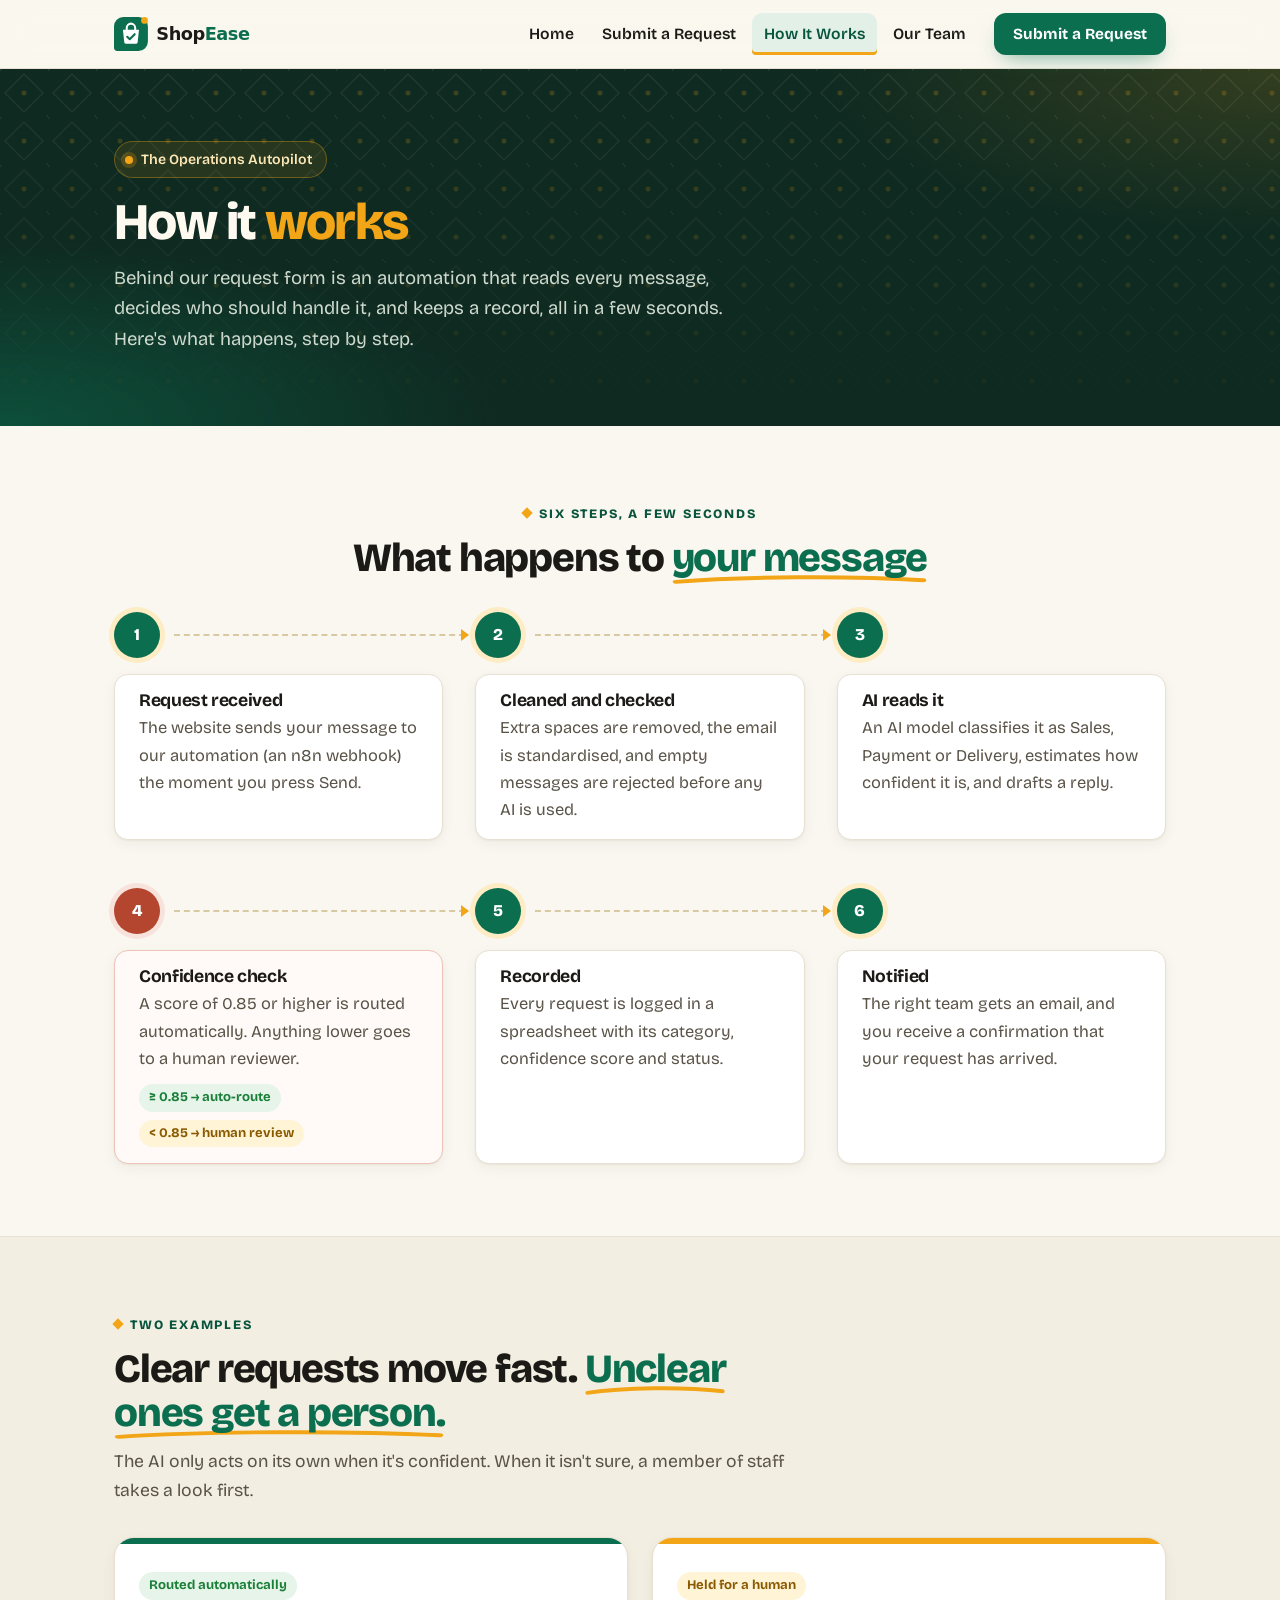
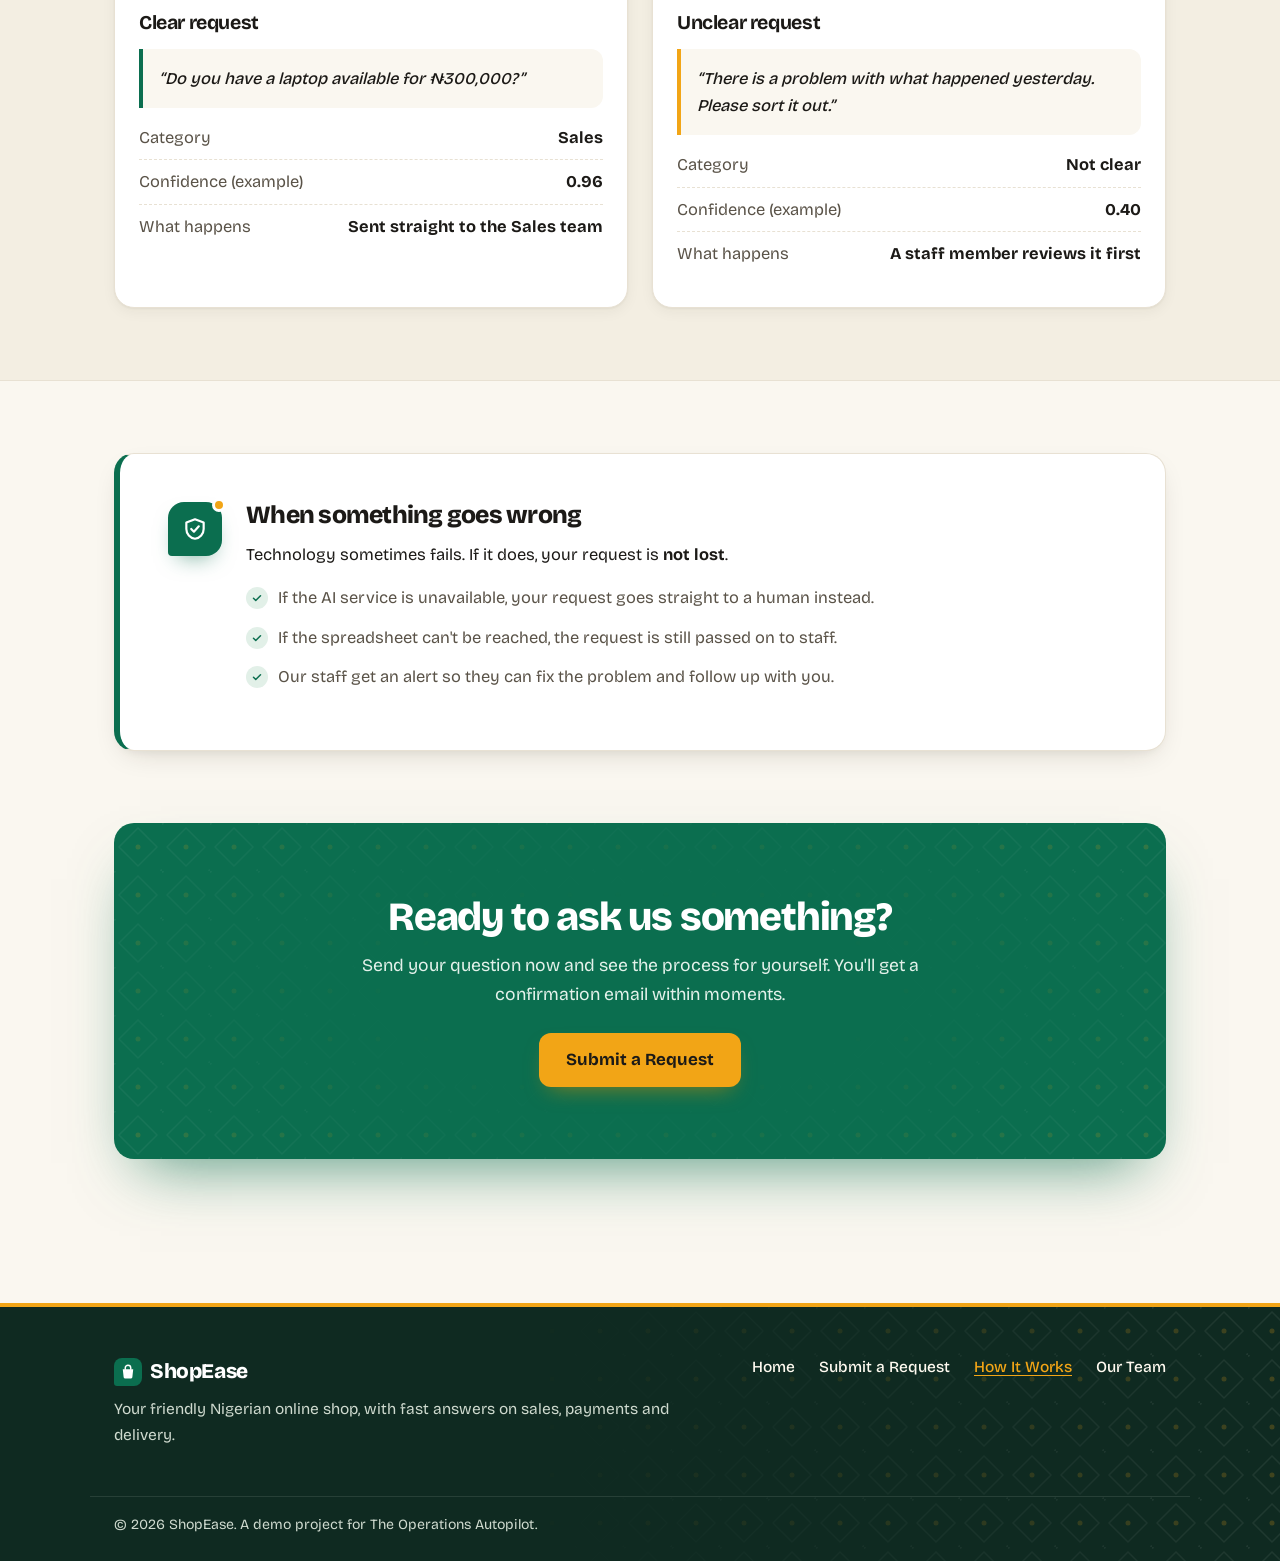
==== commit b0144d67: "added new interface" ====
--- a/shopease-site/how-it-works.html
+++ b/shopease-site/how-it-works.html
@@ -5,11 +5,11 @@
   <meta name="viewport" content="width=device-width, initial-scale=1">
   <title>How It Works — ShopEase</title>
   <meta name="description" content="A plain-language look at the automation behind the ShopEase request form: how requests are checked, classified, routed and recorded.">
-  <meta name="theme-color" content="#1f6feb">
-  <link rel="icon" href="data:image/svg+xml,%3Csvg xmlns='http://www.w3.org/2000/svg' viewBox='0 0 40 40'%3E%3Crect width='40' height='40' rx='11' fill='%231f6feb'/%3E%3Cpath d='M10.5 15h19l-1.6 14.6a2.2 2.2 0 0 1-2.2 2H14.3a2.2 2.2 0 0 1-2.2-2z' fill='white'/%3E%3C/svg%3E">
+  <meta name="theme-color" content="#0b6e4f">
+  <link rel="icon" href="data:image/svg+xml,%3Csvg xmlns='http://www.w3.org/2000/svg' viewBox='0 0 40 40'%3E%3Crect width='40' height='40' rx='11' fill='%230b6e4f'/%3E%3Cpath d='M10.5 15h19l-1.6 14.6a2.2 2.2 0 0 1-2.2 2H14.3a2.2 2.2 0 0 1-2.2-2z' fill='white'/%3E%3C/svg%3E">
   <link rel="preconnect" href="https://fonts.googleapis.com">
   <link rel="preconnect" href="https://fonts.gstatic.com" crossorigin>
-  <link rel="stylesheet" href="https://fonts.googleapis.com/css2?family=Plus+Jakarta+Sans:wght@400;500;600;700;800&display=swap">
+  <link rel="stylesheet" href="https://fonts.googleapis.com/css2?family=Bricolage+Grotesque:opsz,wght@12..96,400;12..96,500;12..96,600;12..96,700;12..96,800&display=swap">
   <link rel="stylesheet" href="css/styles.css">
   <script src="js/main.js" defer></script>
 </head>
@@ -38,7 +38,7 @@
     <section class="page-hero on-dark">
       <div class="container">
         <span class="pill"><span class="pill-dot" aria-hidden="true"></span>The Operations Autopilot</span>
-        <h1>How it <span class="text-gradient">works</span></h1>
+        <h1>How it <span class="highlight">works</span></h1>
         <p class="lead">Behind our request form is an automation that reads every message, decides who should handle it, and keeps a record, all in a few seconds. Here's what happens, step by step.</p>
       </div>
     </section>
@@ -47,7 +47,7 @@
       <div class="container">
         <div class="section-head is-center">
           <span class="eyebrow">Six steps, a few seconds</span>
-          <h2 id="flow-title">What happens to <span class="text-gradient">your message</span></h2>
+          <h2 id="flow-title">What happens to <span class="highlight">your message</span></h2>
         </div>
         <ol class="flow">
           <li class="flow-step">
@@ -104,7 +104,7 @@
       <div class="container">
         <div class="section-head">
           <span class="eyebrow">Two examples</span>
-          <h2 id="compare-title">Clear requests move fast. <span class="text-gradient">Unclear ones get a person.</span></h2>
+          <h2 id="compare-title">Clear requests move fast. <span class="highlight">Unclear ones get a person.</span></h2>
           <p>The AI only acts on its own when it's confident. When it isn't sure, a member of staff takes a look first.</p>
         </div>
 
@@ -158,7 +158,7 @@
         <div class="cta-band">
           <h2 id="cta-title">Ready to ask us something?</h2>
           <p>Send your question now and see the process for yourself. You'll get a confirmation email within moments.</p>
-          <a class="btn btn-light btn-lg" href="request.html">Submit a Request</a>
+          <a class="btn btn-accent btn-lg" href="request.html">Submit a Request</a>
         </div>
       </div>
     </section>
--- a/shopease-site/css/styles.css
+++ b/shopease-site/css/styles.css
@@ -1,43 +1,49 @@
 /* ==========================================================================
    ShopEase — shared stylesheet (mobile-first)
+   Palette: forest green + marigold on warm cream, with an adire-inspired
+   diamond pattern on dark areas.
    ========================================================================== */
 
 :root {
   /* Brand */
-  --color-brand: #1f6feb;
-  --color-brand-dark: #1758c7;
-  --color-brand-darker: #0f3f94;
-  --color-brand-soft: #e8f0fe;
-  --color-indigo: #4f46e5;
-  --gradient-brand: linear-gradient(135deg, #1f6feb 0%, #4f46e5 100%);
-  --gradient-brand-hover: linear-gradient(135deg, #1758c7 0%, #4338ca 100%);
-  --gradient-text: linear-gradient(90deg, #1f6feb 0%, #5b4cf0 100%);
-  --gradient-text-dark: linear-gradient(90deg, #8ab8ff 0%, #c4b5fd 100%);
+  --color-brand: #0b6e4f;          /* forest green */
+  --color-brand-dark: #08553d;
+  --color-brand-darker: #063f2e;
+  --color-brand-soft: #e2f0e8;
+  --color-accent: #f2a516;         /* marigold */
+  --color-accent-dark: #d48c05;
+  --color-accent-soft: #fdecc4;
+  --color-clay: #b4462f;           /* terracotta, used sparingly */
+  --color-clay-soft: #f8e3dc;
 
   /* Surfaces & text */
-  --color-bg: #f6f8fc;
+  --color-bg: #faf7f0;             /* warm cream */
+  --color-bg-deep: #f3eee2;
   --color-surface: #ffffff;
-  --color-text: #141c2b;
-  --color-muted: #4f5b6b;
-  --color-border: #e2e7f0;
-  --color-input-border: #b3bdcb;
-  --color-navy: #0a1228;
-  --color-navy-2: #121d3d;
-  --color-on-dark: #ffffff;
-  --color-on-dark-muted: #c3cfe6;
+  --color-text: #1c1a17;
+  --color-muted: #5a5348;
+  --color-border: #e8e1d3;
+  --color-input-border: #b9b0a0;
+  --color-ink: #0f2a21;            /* deep green-black for dark areas */
+  --color-ink-2: #153a2d;
+  --color-on-dark: #fffaf0;
+  --color-on-dark-muted: #cfdacf;
 
   /* Status */
   --color-success: #1a7f37;
   --color-success-soft: #e6f4ea;
-  --color-success-bright: #4ade80;
   --color-error: #c62828;
   --color-error-soft: #fdecec;
   --color-warning: #8a5a00;
-  --color-warning-soft: #fff6d6;
+  --color-warning-soft: #fff4d6;
 
   /* Footer */
-  --color-footer-text: #c3cfe6;
-  --color-footer-link: #eef3fa;
+  --color-footer-text: #cfdacf;
+  --color-footer-link: #fffaf0;
+
+  /* Pattern (adire-style diamonds) */
+  --pattern-diamond: url("data:image/svg+xml,%3Csvg xmlns='http://www.w3.org/2000/svg' width='48' height='48' viewBox='0 0 48 48'%3E%3Cpath d='M24 5 43 24 24 43 5 24Z' fill='none' stroke='%23ffffff' stroke-opacity='0.07' stroke-width='1.5'/%3E%3Ccircle cx='24' cy='24' r='2.5' fill='%23f2a516' fill-opacity='0.22'/%3E%3Ccircle cx='0' cy='0' r='2' fill='%23ffffff' fill-opacity='0.08'/%3E%3Ccircle cx='48' cy='48' r='2' fill='%23ffffff' fill-opacity='0.08'/%3E%3C/svg%3E");
+  --swash: url("data:image/svg+xml,%3Csvg xmlns='http://www.w3.org/2000/svg' viewBox='0 0 200 14' preserveAspectRatio='none'%3E%3Cpath d='M3 10C55 3 140 2 197 8' fill='none' stroke='%23f2a516' stroke-width='5' stroke-linecap='round'/%3E%3C/svg%3E");
 
   /* Spacing */
   --space-1: 4px;
@@ -57,18 +63,19 @@
   --radius-xl: 20px;
   --radius-pill: 999px;
 
-  /* Shadows */
-  --shadow-sm: 0 1px 2px rgba(16, 24, 48, 0.05), 0 4px 14px rgba(16, 24, 48, 0.05);
-  --shadow: 0 10px 30px -12px rgba(16, 24, 48, 0.18), 0 4px 10px -4px rgba(16, 24, 48, 0.06);
-  --shadow-lg: 0 30px 60px -20px rgba(10, 18, 40, 0.35), 0 12px 24px -12px rgba(10, 18, 40, 0.2);
-  --shadow-glow: 0 10px 24px -8px rgba(31, 111, 235, 0.55);
-  --ring: 0 0 0 4px rgba(31, 111, 235, 0.18);
+  /* Shadows (warm-tinted) */
+  --shadow-sm: 0 1px 2px rgba(40, 30, 10, 0.05), 0 4px 14px rgba(40, 30, 10, 0.05);
+  --shadow: 0 10px 30px -12px rgba(40, 30, 10, 0.2), 0 4px 10px -4px rgba(40, 30, 10, 0.06);
+  --shadow-lg: 0 30px 60px -22px rgba(15, 42, 33, 0.4), 0 12px 24px -12px rgba(15, 42, 33, 0.2);
+  --shadow-brand: 0 10px 22px -10px rgba(11, 110, 79, 0.6);
+  --shadow-accent: 0 10px 22px -10px rgba(212, 140, 5, 0.65);
+  --ring: 0 0 0 4px rgba(11, 110, 79, 0.18);
   --ring-error: 0 0 0 4px rgba(198, 40, 40, 0.15);
 
   /* Layout & type */
   --max-width: 1100px;
   --header-h: 68px;
-  --font: "Plus Jakarta Sans", system-ui, -apple-system, "Segoe UI", Roboto, "Helvetica Neue", Arial, sans-serif;
+  --font: "Bricolage Grotesque", system-ui, -apple-system, "Segoe UI", Roboto, "Helvetica Neue", Arial, sans-serif;
   --transition: 0.2s ease;
 }
 
@@ -94,7 +101,7 @@
   display: flex;
   flex-direction: column;
   font-family: var(--font);
-  font-size: 1rem;
+  font-size: 1.03rem;
   line-height: 1.65;
   color: var(--color-text);
   background: var(--color-bg);
@@ -121,23 +128,23 @@
 h2,
 h3 {
   margin: 0 0 var(--space-3);
-  line-height: 1.15;
-  letter-spacing: -0.025em;
+  line-height: 1.1;
+  letter-spacing: -0.03em;
   font-weight: 800;
 }
 
 h1 {
-  font-size: clamp(2.2rem, 5vw + 1rem, 3.6rem);
+  font-size: clamp(2.3rem, 5vw + 1rem, 3.8rem);
 }
 
 h2 {
-  font-size: clamp(1.7rem, 2.5vw + 1rem, 2.4rem);
+  font-size: clamp(1.75rem, 2.5vw + 1rem, 2.5rem);
 }
 
 h3 {
-  font-size: 1.2rem;
+  font-size: 1.22rem;
   font-weight: 700;
-  letter-spacing: -0.015em;
+  letter-spacing: -0.02em;
 }
 
 p {
@@ -159,8 +166,14 @@
   border-radius: 6px;
 }
 
+.on-dark :focus-visible,
+.cta-band :focus-visible,
+.site-footer :focus-visible {
+  outline-color: var(--color-accent);
+}
+
 ::selection {
-  background: #cfe0ff;
+  background: var(--color-accent-soft);
 }
 
 .sr-only {
@@ -205,15 +218,18 @@
   }
 }
 
-.text-gradient {
-  background: var(--gradient-text);
-  -webkit-background-clip: text;
-  background-clip: text;
-  color: transparent;
-}
-
-.on-dark .text-gradient {
-  background-image: var(--gradient-text-dark);
+/* Key words: green on light, marigold on dark, with a hand-drawn underline */
+.highlight {
+  color: var(--color-brand);
+  padding-bottom: 0.08em;
+  background: var(--swash) no-repeat left bottom / 100% 0.28em;
+  -webkit-box-decoration-break: clone;
+  box-decoration-break: clone;
+}
+
+.on-dark .highlight {
+  color: var(--color-accent);
+  background-image: none;
 }
 
 /* ---------- Buttons ---------- */
@@ -250,16 +266,27 @@
 
 .btn-primary {
   background: var(--color-brand);
-  background-image: var(--gradient-brand);
   color: #fff;
-  box-shadow: var(--shadow-glow);
+  box-shadow: var(--shadow-brand);
 }
 
 .btn-primary:hover {
-  background-image: var(--gradient-brand-hover);
+  background: var(--color-brand-dark);
   color: #fff;
   transform: translateY(-1px);
-  box-shadow: 0 14px 28px -10px rgba(31, 111, 235, 0.65);
+}
+
+/* Marigold button for dark areas */
+.btn-accent {
+  background: var(--color-accent);
+  color: var(--color-text);
+  box-shadow: var(--shadow-accent);
+}
+
+.btn-accent:hover {
+  background: #f7b733;
+  color: var(--color-text);
+  transform: translateY(-1px);
 }
 
 .btn-secondary {
@@ -270,44 +297,33 @@
 }
 
 .btn-secondary:hover {
-  border-color: #b9cdf3;
+  border-color: var(--color-brand);
   color: var(--color-brand-darker);
   transform: translateY(-1px);
 }
 
 .btn-ghost {
-  background: rgba(255, 255, 255, 0.06);
+  background: rgba(255, 250, 240, 0.06);
+  color: var(--color-on-dark);
+  border-color: rgba(255, 250, 240, 0.3);
+}
+
+.btn-ghost:hover {
+  background: rgba(255, 250, 240, 0.14);
   color: #fff;
-  border-color: rgba(255, 255, 255, 0.28);
-}
-
-.btn-ghost:hover {
-  background: rgba(255, 255, 255, 0.14);
-  color: #fff;
-  border-color: rgba(255, 255, 255, 0.5);
-}
-
-.btn-light {
-  background: #fff;
-  color: var(--color-brand-dark);
-  box-shadow: 0 12px 24px -10px rgba(0, 0, 0, 0.35);
-}
-
-.btn-light:hover {
-  color: var(--color-indigo);
-  transform: translateY(-1px);
+  border-color: rgba(255, 250, 240, 0.55);
 }
 
 .btn-sm {
   min-height: 40px;
   padding: 8px 14px;
-  font-size: 0.9rem;
+  font-size: 0.92rem;
 }
 
 .btn-lg {
   min-height: 54px;
   padding: 14px 26px;
-  font-size: 1.05rem;
+  font-size: 1.06rem;
 }
 
 .btn-block {
@@ -351,15 +367,15 @@
   position: sticky;
   top: 0;
   z-index: 50;
-  background: rgba(255, 255, 255, 0.86);
-  -webkit-backdrop-filter: saturate(180%) blur(14px);
-  backdrop-filter: saturate(180%) blur(14px);
-  border-bottom: 1px solid rgba(226, 231, 240, 0.8);
+  background: rgba(250, 247, 240, 0.88);
+  -webkit-backdrop-filter: saturate(160%) blur(14px);
+  backdrop-filter: saturate(160%) blur(14px);
+  border-bottom: 1px solid var(--color-border);
   transition: box-shadow var(--transition);
 }
 
 .site-header.is-scrolled {
-  box-shadow: 0 6px 24px -12px rgba(10, 18, 40, 0.25);
+  box-shadow: 0 6px 24px -12px rgba(40, 30, 10, 0.25);
 }
 
 .header-inner {
@@ -423,7 +439,7 @@
   top: 100%;
   left: 0;
   right: 0;
-  background: var(--color-surface);
+  background: var(--color-bg);
   border-bottom: 1px solid var(--color-border);
   box-shadow: var(--shadow-lg);
 }
@@ -464,6 +480,7 @@
 .nav-list a[aria-current="page"] {
   background: var(--color-brand-soft);
   color: var(--color-brand-dark);
+  box-shadow: inset 3px 0 0 var(--color-accent);
 }
 
 .header-cta {
@@ -491,42 +508,44 @@
 
   .nav-list a {
     padding: var(--space-2) var(--space-3);
-    font-size: 0.96rem;
+    font-size: 0.98rem;
+  }
+
+  .nav-list a[aria-current="page"] {
+    box-shadow: inset 0 -3px 0 var(--color-accent);
+    border-radius: var(--radius-sm) var(--radius-sm) 4px 4px;
   }
 
   .header-cta {
     display: inline-flex;
     min-height: 42px;
     padding: 8px 18px;
-    font-size: 0.95rem;
-  }
-}
-
-/* ---------- Dark hero areas ---------- */
+    font-size: 0.96rem;
+  }
+}
+
+/* ---------- Dark areas (heroes) ---------- */
 .on-dark {
   position: relative;
   isolation: isolate;
   overflow: hidden;
   color: var(--color-on-dark);
   background:
-    radial-gradient(60% 70% at 10% 0%, rgba(31, 111, 235, 0.55) 0%, transparent 60%),
-    radial-gradient(50% 60% at 95% 20%, rgba(99, 102, 241, 0.45) 0%, transparent 60%),
-    radial-gradient(40% 50% at 60% 110%, rgba(56, 189, 248, 0.2) 0%, transparent 70%),
-    var(--color-navy);
-}
-
-/* faint grid texture */
+    radial-gradient(55% 70% at 100% 0%, rgba(242, 165, 22, 0.16) 0%, transparent 65%),
+    radial-gradient(60% 80% at 0% 100%, rgba(11, 110, 79, 0.55) 0%, transparent 65%),
+    var(--color-ink);
+}
+
+/* adire-style diamond pattern, fading out towards the bottom */
 .on-dark::before {
   content: "";
   position: absolute;
   inset: 0;
   z-index: -1;
-  background-image:
-    linear-gradient(rgba(255, 255, 255, 0.05) 1px, transparent 1px),
-    linear-gradient(90deg, rgba(255, 255, 255, 0.05) 1px, transparent 1px);
-  background-size: 44px 44px;
-  -webkit-mask-image: radial-gradient(ellipse 80% 70% at 50% 30%, #000 30%, transparent 100%);
-  mask-image: radial-gradient(ellipse 80% 70% at 50% 30%, #000 30%, transparent 100%);
+  background-image: var(--pattern-diamond);
+  background-size: 48px 48px;
+  -webkit-mask-image: linear-gradient(180deg, #000 0%, rgba(0, 0, 0, 0.6) 55%, transparent 100%);
+  mask-image: linear-gradient(180deg, #000 0%, rgba(0, 0, 0, 0.6) 55%, transparent 100%);
 }
 
 .on-dark h1,
@@ -544,11 +563,11 @@
   gap: var(--space-2);
   margin-bottom: var(--space-4);
   padding: 6px 14px 6px 10px;
-  border: 1px solid rgba(255, 255, 255, 0.18);
+  border: 1px solid rgba(242, 165, 22, 0.35);
   border-radius: var(--radius-pill);
-  background: rgba(255, 255, 255, 0.07);
-  color: #dbe6ff;
-  font-size: 0.85rem;
+  background: rgba(242, 165, 22, 0.1);
+  color: #fde7b5;
+  font-size: 0.88rem;
   font-weight: 600;
 }
 
@@ -556,8 +575,8 @@
   width: 8px;
   height: 8px;
   border-radius: 50%;
-  background: var(--color-success-bright);
-  box-shadow: 0 0 0 4px rgba(74, 222, 128, 0.2);
+  background: var(--color-accent);
+  box-shadow: 0 0 0 4px rgba(242, 165, 22, 0.22);
 }
 
 /* ---------- Sections & generic blocks ---------- */
@@ -566,7 +585,7 @@
 }
 
 .section-alt {
-  background: var(--color-surface);
+  background: var(--color-bg-deep);
   border-top: 1px solid var(--color-border);
   border-bottom: 1px solid var(--color-border);
 }
@@ -586,7 +605,7 @@
 }
 
 .section-head {
-  max-width: 680px;
+  max-width: 42.5rem;
   margin-bottom: var(--space-6);
 }
 
@@ -598,7 +617,7 @@
 
 .section-head p {
   color: var(--color-muted);
-  font-size: 1.08rem;
+  font-size: 1.1rem;
 }
 
 .eyebrow {
@@ -609,22 +628,23 @@
   color: var(--color-brand-dark);
   font-size: 0.8rem;
   font-weight: 800;
-  letter-spacing: 0.12em;
+  letter-spacing: 0.14em;
   text-transform: uppercase;
 }
 
+/* small diamond marker */
 .eyebrow::before {
   content: "";
-  width: 18px;
-  height: 2px;
-  border-radius: 2px;
-  background: var(--gradient-brand);
+  width: 8px;
+  height: 8px;
+  background: var(--color-accent);
+  transform: rotate(45deg);
 }
 
 .lead {
-  font-size: 1.14rem;
+  font-size: 1.16rem;
   color: var(--color-muted);
-  max-width: 620px;
+  max-width: 39rem;
 }
 
 .card {
@@ -655,20 +675,34 @@
 }
 
 .icon-badge {
+  position: relative;
   display: inline-grid;
   place-items: center;
-  width: 52px;
-  height: 52px;
+  width: 3.375rem;
+  height: 3.375rem;
   margin-bottom: var(--space-4);
-  border-radius: var(--radius);
-  background: var(--gradient-brand);
+  border-radius: 16px 16px 16px 4px;
+  background: var(--color-brand);
   color: #fff;
-  box-shadow: var(--shadow-glow);
+  box-shadow: var(--shadow-brand);
+}
+
+/* marigold dot in the corner */
+.icon-badge::after {
+  content: "";
+  position: absolute;
+  top: -4px;
+  right: -4px;
+  width: 14px;
+  height: 14px;
+  border: 3px solid var(--color-surface);
+  border-radius: 50%;
+  background: var(--color-accent);
 }
 
 .icon-badge svg {
-  width: 26px;
-  height: 26px;
+  width: 1.625rem;
+  height: 1.625rem;
 }
 
 .text-link {
@@ -691,7 +725,7 @@
   display: inline-block;
   padding: 3px 10px;
   border-radius: var(--radius-pill);
-  font-size: 0.8rem;
+  font-size: 0.82rem;
   font-weight: 700;
   background: var(--color-brand-soft);
   color: var(--color-brand-darker);
@@ -746,7 +780,7 @@
   margin: var(--space-6) 0 0;
   padding: 0;
   color: var(--color-on-dark-muted);
-  font-size: 0.95rem;
+  font-size: 0.97rem;
 }
 
 .trust-list li {
@@ -758,7 +792,7 @@
 .trust-list svg {
   width: 18px;
   height: 18px;
-  color: var(--color-success-bright);
+  color: var(--color-accent);
   flex: none;
 }
 
@@ -770,10 +804,11 @@
 .hero-visual {
   margin: 0;
   padding: var(--space-5);
-  border: 1px solid rgba(255, 255, 255, 0.6);
+  border: 0;
   border-radius: var(--radius-xl);
   color: var(--color-text);
-  box-shadow: var(--shadow-lg);
+  background: var(--color-surface);
+  box-shadow: var(--shadow-lg), 10px 10px 0 -1px var(--color-accent);
 }
 
 .hero-visual figcaption {
@@ -787,10 +822,10 @@
   display: grid;
   place-items: center;
   flex: none;
-  width: 42px;
-  height: 42px;
+  width: 2.625rem;
+  height: 2.625rem;
   border-radius: 50%;
-  background: linear-gradient(135deg, #f59e0b, #db2777);
+  background: var(--color-clay);
   color: #fff;
   font-weight: 800;
   font-size: 0.95rem;
@@ -805,7 +840,7 @@
 .mock-time {
   display: block;
   color: var(--color-muted);
-  font-size: 0.85rem;
+  font-size: 0.86rem;
 }
 
 .mock-message {
@@ -814,7 +849,7 @@
   background: var(--color-bg);
   border: 1px solid var(--color-border);
   border-radius: 4px var(--radius) var(--radius) var(--radius);
-  font-size: 1rem;
+  font-size: 1.02rem;
   font-weight: 500;
 }
 
@@ -839,7 +874,7 @@
 
 .mock-result dt {
   color: var(--color-muted);
-  font-size: 0.95rem;
+  font-size: 0.96rem;
 }
 
 .mock-result dd {
@@ -855,7 +890,7 @@
 }
 
 .meter-track {
-  width: 84px;
+  width: 5.25rem;
   height: 8px;
   border-radius: var(--radius-pill);
   background: var(--color-brand-soft);
@@ -867,7 +902,7 @@
   height: 100%;
   width: 96%;
   border-radius: inherit;
-  background: var(--gradient-brand);
+  background: var(--color-brand);
 }
 
 .float-chip {
@@ -878,9 +913,9 @@
   gap: var(--space-2);
   padding: 8px 14px;
   border-radius: var(--radius-pill);
-  background: #fff;
+  background: var(--color-surface);
   color: var(--color-text);
-  font-size: 0.85rem;
+  font-size: 0.87rem;
   font-weight: 700;
   box-shadow: var(--shadow-lg);
   animation: float 6s ease-in-out infinite;
@@ -897,7 +932,7 @@
 }
 
 .chip-top svg {
-  color: #f59e0b;
+  color: var(--color-accent-dark);
 }
 
 .chip-bottom {
@@ -907,7 +942,7 @@
 }
 
 .chip-bottom svg {
-  color: var(--color-success);
+  color: var(--color-brand);
 }
 
 @keyframes float {
@@ -961,15 +996,16 @@
 
 .stats dt {
   color: var(--color-muted);
-  font-size: 0.9rem;
+  font-size: 0.92rem;
   line-height: 1.4;
 }
 
-.stats dd {
+.stat-num {
   margin: 0 0 2px;
-  font-size: clamp(1.7rem, 3vw + 0.8rem, 2.3rem);
+  color: var(--color-brand);
+  font-size: clamp(1.8rem, 3vw + 0.8rem, 2.4rem);
   font-weight: 800;
-  letter-spacing: -0.03em;
+  letter-spacing: -0.04em;
   line-height: 1.1;
 }
 
@@ -980,7 +1016,7 @@
   }
 
   .stats > div + div {
-    border-left: 1px solid var(--color-border);
+    border-left: 1px dashed var(--color-border);
   }
 }
 
@@ -999,14 +1035,14 @@
   position: absolute;
   inset: 0 0 auto 0;
   height: 4px;
-  background: var(--gradient-brand);
+  background: var(--color-accent);
   transform: scaleX(0);
   transform-origin: left;
   transition: transform 0.35s ease;
 }
 
 .service-card:hover {
-  border-color: #c9d8f5;
+  border-color: #d9cfbb;
   box-shadow: var(--shadow);
   transform: translateY(-4px);
 }
@@ -1034,7 +1070,7 @@
   background: var(--color-bg);
   border: 1px solid var(--color-border);
   color: var(--color-muted);
-  font-size: 0.82rem;
+  font-size: 0.84rem;
   font-weight: 600;
 }
 
@@ -1063,18 +1099,18 @@
   display: inline-grid;
   place-items: center;
   flex: none;
-  width: 46px;
-  height: 46px;
+  width: 2.875rem;
+  height: 2.875rem;
   border-radius: 50%;
-  background: var(--gradient-brand);
+  background: var(--color-brand);
   color: #fff;
   font-weight: 800;
-  box-shadow: 0 0 0 6px var(--color-brand-soft), var(--shadow-glow);
+  box-shadow: 0 0 0 5px var(--color-accent-soft);
 }
 
 .mini-steps h3 {
   margin-bottom: var(--space-1);
-  font-size: 1.1rem;
+  font-size: 1.12rem;
 }
 
 .mini-steps p {
@@ -1092,10 +1128,10 @@
   .mini-steps::before {
     content: "";
     position: absolute;
-    top: 22px;
-    left: 46px;
+    top: 1.375rem;
+    left: 2.875rem;
     right: 33%;
-    border-top: 2px dashed #c4d5f5;
+    border-top: 2px dashed #d9c9a3;
   }
 
   .mini-steps li {
@@ -1110,33 +1146,21 @@
   overflow: hidden;
   padding: var(--space-7) var(--space-5);
   border-radius: var(--radius-xl);
-  background: var(--gradient-brand);
+  background: var(--color-brand);
   color: #fff;
   text-align: center;
-  box-shadow: 0 30px 60px -24px rgba(31, 111, 235, 0.6);
-}
-
-.cta-band::before,
-.cta-band::after {
+  box-shadow: 0 30px 60px -26px rgba(11, 110, 79, 0.7);
+}
+
+.cta-band::before {
   content: "";
   position: absolute;
+  inset: 0;
   z-index: -1;
-  border-radius: 50%;
-  background: rgba(255, 255, 255, 0.1);
-}
-
-.cta-band::before {
-  width: 320px;
-  height: 320px;
-  top: -160px;
-  right: -80px;
-}
-
-.cta-band::after {
-  width: 220px;
-  height: 220px;
-  bottom: -120px;
-  left: -60px;
+  background-image: var(--pattern-diamond);
+  background-size: 48px 48px;
+  -webkit-mask-image: radial-gradient(ellipse 70% 90% at 50% 50%, transparent 30%, #000 100%);
+  mask-image: radial-gradient(ellipse 70% 90% at 50% 50%, transparent 30%, #000 100%);
 }
 
 .cta-band h2 {
@@ -1144,10 +1168,10 @@
 }
 
 .cta-band p {
-  max-width: 560px;
+  max-width: 35rem;
   margin: 0 auto var(--space-5);
-  color: #e6edff;
-  font-size: 1.08rem;
+  color: #e3f1ea;
+  font-size: 1.1rem;
 }
 
 @media (min-width: 768px) {
@@ -1162,7 +1186,7 @@
 }
 
 .page-hero h1 {
-  font-size: clamp(2rem, 3.5vw + 1rem, 3rem);
+  font-size: clamp(2.1rem, 3.5vw + 1rem, 3.2rem);
 }
 
 .page-hero .lead {
@@ -1198,7 +1222,7 @@
   padding: var(--space-3) var(--space-4);
   border: 1px solid;
   border-radius: var(--radius);
-  font-size: 0.96rem;
+  font-size: 0.97rem;
 }
 
 .alert p {
@@ -1225,9 +1249,9 @@
 }
 
 .alert-info {
-  background: var(--color-brand-soft);
-  border-color: #bcd2fa;
-  color: var(--color-brand-darker);
+  background: var(--color-bg-deep);
+  border-color: #ddd2bb;
+  color: var(--color-text);
 }
 
 .alert code {
@@ -1257,19 +1281,19 @@
 }
 
 .demo-panel {
-  border: 2px dashed #8fb3f5;
-  background: linear-gradient(135deg, #eef4ff 0%, #f1efff 100%);
+  border: 2px dashed var(--color-accent);
+  background: #fff9ea;
   box-shadow: var(--shadow);
 }
 
 .demo-panel h2 {
-  font-size: 1.15rem;
+  font-size: 1.18rem;
   margin-bottom: var(--space-1);
 }
 
 .demo-panel p {
   color: var(--color-muted);
-  font-size: 0.95rem;
+  font-size: 0.96rem;
   margin-bottom: var(--space-3);
 }
 
@@ -1287,12 +1311,13 @@
   box-shadow: var(--shadow-lg);
 }
 
+/* two-tone top edge */
 .form-card::before {
   content: "";
   position: absolute;
   inset: 0 0 auto 0;
-  height: 5px;
-  background: var(--gradient-brand);
+  height: 6px;
+  background: linear-gradient(90deg, var(--color-brand) 0 72%, var(--color-accent) 72% 100%);
 }
 
 @media (min-width: 768px) {
@@ -1302,13 +1327,13 @@
 }
 
 .form-card h2 {
-  font-size: 1.5rem;
+  font-size: 1.55rem;
   margin-bottom: var(--space-1);
 }
 
 .form-note {
   color: var(--color-muted);
-  font-size: 0.92rem;
+  font-size: 0.94rem;
   margin-bottom: var(--space-5);
 }
 
@@ -1320,7 +1345,7 @@
   display: block;
   margin-bottom: 8px;
   font-weight: 700;
-  font-size: 0.96rem;
+  font-size: 0.98rem;
 }
 
 .req {
@@ -1335,7 +1360,7 @@
   font: inherit;
   font-size: 1rem; /* 16px avoids zoom on iOS */
   color: var(--color-text);
-  background: #fbfcfe;
+  background: #fffdf8;
   border: 1px solid var(--color-input-border);
   border-radius: var(--radius);
   outline: 2px solid transparent;
@@ -1344,7 +1369,7 @@
 
 .field input::placeholder,
 .field textarea::placeholder {
-  color: #6b7686;
+  color: #7a7265;
 }
 
 .field textarea {
@@ -1354,7 +1379,7 @@
 
 .field input:hover,
 .field textarea:hover {
-  border-color: #8d9aad;
+  border-color: #948a78;
 }
 
 .field input:focus,
@@ -1382,13 +1407,13 @@
 .field-hint {
   margin: 6px 0 0;
   color: var(--color-muted);
-  font-size: 0.9rem;
+  font-size: 0.92rem;
 }
 
 .field-error {
   margin: 6px 0 0;
   color: var(--color-error);
-  font-size: 0.9rem;
+  font-size: 0.92rem;
   font-weight: 600;
 }
 
@@ -1399,7 +1424,7 @@
 .char-count {
   margin: 6px 0 0 auto;
   color: var(--color-muted);
-  font-size: 0.86rem;
+  font-size: 0.88rem;
   font-variant-numeric: tabular-nums;
   white-space: nowrap;
 }
@@ -1428,7 +1453,7 @@
   gap: 6px;
   margin: var(--space-3) 0 0;
   color: var(--color-muted);
-  font-size: 0.85rem;
+  font-size: 0.87rem;
 }
 
 .secure-note svg {
@@ -1457,22 +1482,22 @@
 .success-icon {
   display: inline-grid;
   place-items: center;
-  width: 76px;
-  height: 76px;
+  width: 4.75rem;
+  height: 4.75rem;
   margin-bottom: var(--space-4);
   border-radius: 50%;
-  background: linear-gradient(135deg, #22c55e, #15803d);
+  background: var(--color-brand);
   color: #fff;
-  box-shadow: 0 0 0 10px var(--color-success-soft), 0 14px 30px -10px rgba(21, 128, 61, 0.6);
+  box-shadow: 0 0 0 10px var(--color-accent-soft), var(--shadow-brand);
 }
 
 .success-icon svg {
-  width: 36px;
-  height: 36px;
+  width: 2.25rem;
+  height: 2.25rem;
 }
 
 .success-panel p {
-  max-width: 460px;
+  max-width: 29rem;
   margin-left: auto;
   margin-right: auto;
   color: var(--color-muted);
@@ -1486,7 +1511,7 @@
 }
 
 .info-card h2 {
-  font-size: 1.2rem;
+  font-size: 1.22rem;
 }
 
 .check-list {
@@ -1514,8 +1539,8 @@
   width: 22px;
   height: 22px;
   border-radius: 50%;
-  background: var(--color-success-soft)
-    url("data:image/svg+xml,%3Csvg xmlns='http://www.w3.org/2000/svg' viewBox='0 0 24 24' fill='none' stroke='%231a7f37' stroke-width='3' stroke-linecap='round' stroke-linejoin='round'%3E%3Cpath d='M5 12.5l4.5 4.5L19 7.5'/%3E%3C/svg%3E")
+  background: var(--color-brand-soft)
+    url("data:image/svg+xml,%3Csvg xmlns='http://www.w3.org/2000/svg' viewBox='0 0 24 24' fill='none' stroke='%230b6e4f' stroke-width='3' stroke-linecap='round' stroke-linejoin='round'%3E%3Cpath d='M5 12.5l4.5 4.5L19 7.5'/%3E%3C/svg%3E")
     center / 12px no-repeat;
 }
 
@@ -1525,15 +1550,16 @@
   gap: var(--space-3);
   padding: var(--space-4);
   border-radius: var(--radius);
-  background: linear-gradient(135deg, #eef4ff 0%, #f1efff 100%);
-  font-size: 0.95rem;
+  border: 1px solid #f3dca0;
+  background: #fff9ea;
+  font-size: 0.97rem;
 }
 
 .response-time svg {
   width: 28px;
   height: 28px;
   flex: none;
-  color: var(--color-brand-dark);
+  color: var(--color-accent-dark);
 }
 
 /* ---------- How it works: flow diagram ---------- */
@@ -1547,7 +1573,7 @@
 
 .flow-step {
   position: relative;
-  padding-left: 64px;
+  padding-left: 4rem;
 }
 
 .flow-step .step-num {
@@ -1560,11 +1586,10 @@
 .flow-step::before {
   content: "";
   position: absolute;
-  left: 22px;
-  top: 46px;
+  left: 1.375rem;
+  top: 2.875rem;
   bottom: calc(-1 * var(--space-4));
-  width: 2px;
-  background: linear-gradient(180deg, #8fb3f5, #c4b5fd);
+  border-left: 2px dashed #d9c9a3;
 }
 
 .flow-step:last-child::before {
@@ -1583,7 +1608,7 @@
 
 .flow-card h3 {
   margin-bottom: var(--space-1);
-  font-size: 1.08rem;
+  font-size: 1.1rem;
 }
 
 .flow-card p {
@@ -1592,13 +1617,13 @@
 }
 
 .flow-step.is-decision .step-num {
-  background: linear-gradient(135deg, #b45309, #8a5a00);
-  box-shadow: 0 0 0 6px var(--color-warning-soft), 0 10px 24px -8px rgba(180, 83, 9, 0.5);
+  background: var(--color-clay);
+  box-shadow: 0 0 0 5px var(--color-clay-soft);
 }
 
 .flow-step.is-decision .flow-card {
-  border-color: #f0d68a;
-  background: linear-gradient(180deg, #fffdf5 0%, #fff 60%);
+  border-color: #ecc3b6;
+  background: #fffaf7;
 }
 
 .branch-tags {
@@ -1630,23 +1655,22 @@
   }
 
   .flow-step::before {
-    left: 60px;
+    left: 3.75rem;
     right: calc(-1 * var(--space-6) + 10px);
-    top: 22px;
+    top: 1.375rem;
     bottom: auto;
-    width: auto;
-    height: 2px;
-    background: linear-gradient(90deg, #8fb3f5, #c4b5fd);
+    border-left: 0;
+    border-top: 2px dashed #d9c9a3;
   }
 
   /* arrow head at the end of each connector */
   .flow-step::after {
     content: "";
     position: absolute;
-    top: 17px;
+    top: 1.0625rem;
     right: calc(-1 * var(--space-6) + 6px);
     border: 6px solid transparent;
-    border-left: 8px solid #c4b5fd;
+    border-left: 8px solid var(--color-accent);
     border-right: 0;
   }
 
@@ -1669,12 +1693,12 @@
   content: "";
   position: absolute;
   inset: 0 0 auto 0;
-  height: 5px;
-  background: linear-gradient(90deg, #22c55e, #15803d);
+  height: 6px;
+  background: var(--color-brand);
 }
 
 .compare-card.is-human::before {
-  background: linear-gradient(90deg, #f59e0b, #b45309);
+  background: var(--color-accent);
 }
 
 .compare-card h3 {
@@ -1684,7 +1708,7 @@
 .compare-card blockquote {
   margin: var(--space-4) 0;
   padding: var(--space-4);
-  border-left: 4px solid #c4d5f5;
+  border-left: 4px solid var(--color-brand);
   border-radius: 0 var(--radius) var(--radius) 0;
   background: var(--color-bg);
   font-style: italic;
@@ -1692,7 +1716,7 @@
 }
 
 .compare-card.is-human blockquote {
-  border-left-color: #f0d68a;
+  border-left-color: var(--color-accent);
 }
 
 .compare-card dl {
@@ -1728,14 +1752,12 @@
   gap: var(--space-4);
   padding: var(--space-6) var(--space-5);
   border-radius: var(--radius-xl);
-  background:
-    radial-gradient(80% 120% at 100% 0%, rgba(79, 70, 229, 0.08) 0%, transparent 60%),
-    var(--color-surface);
+  border-left: 6px solid var(--color-brand);
   box-shadow: var(--shadow);
 }
 
 .failsafe h2 {
-  font-size: 1.5rem;
+  font-size: 1.55rem;
 }
 
 .failsafe .check-list {
@@ -1778,21 +1800,20 @@
   position: relative;
   overflow: hidden;
   text-align: center;
-  padding: 52px var(--space-5) var(--space-6);
+  padding: 3.25rem var(--space-5) var(--space-6);
   border-radius: var(--radius-xl);
   box-shadow: var(--shadow);
   transition: box-shadow var(--transition), transform var(--transition);
 }
 
-/* gradient banner behind the photo */
+/* patterned green banner behind the photo */
 .team-card::before {
   content: "";
   position: absolute;
   inset: 0 0 auto 0;
-  height: 108px;
-  background:
-    radial-gradient(70% 120% at 0% 0%, rgba(56, 189, 248, 0.45), transparent 60%),
-    var(--gradient-brand);
+  height: 6.75rem;
+  background: var(--pattern-diamond) 0 0 / 40px 40px, var(--color-brand);
+  border-bottom: 4px solid var(--color-accent);
 }
 
 .team-card > * {
@@ -1806,13 +1827,13 @@
 
 .team-photo,
 .avatar-initials {
-  width: 124px;
-  height: 124px;
+  width: 7.75rem;
+  height: 7.75rem;
   aspect-ratio: 1 / 1;
   margin: 0 auto var(--space-4);
   border-radius: 50%;
-  border: 5px solid #fff;
-  box-shadow: 0 12px 24px -10px rgba(10, 18, 40, 0.45);
+  border: 5px solid var(--color-surface);
+  box-shadow: 0 12px 24px -10px rgba(15, 42, 33, 0.5);
 }
 
 .team-photo {
@@ -1832,7 +1853,7 @@
 
 .team-name {
   margin: 0;
-  font-size: 1.18rem;
+  font-size: 1.2rem;
 }
 
 .team-title {
@@ -1840,16 +1861,16 @@
   margin: var(--space-2) 0 0;
   padding: 3px 12px;
   border-radius: var(--radius-pill);
-  background: var(--color-brand-soft);
-  color: var(--color-brand-dark);
-  font-size: 0.86rem;
+  background: var(--color-accent-soft);
+  color: #6b4500;
+  font-size: 0.88rem;
   font-weight: 700;
 }
 
 .team-bio {
   margin: var(--space-3) 0 0;
   color: var(--color-muted);
-  font-size: 0.95rem;
+  font-size: 0.97rem;
 }
 
 .team-links {
@@ -1884,14 +1905,24 @@
 /* ---------- Footer ---------- */
 .site-footer {
   position: relative;
+  isolation: isolate;
   overflow: hidden;
   margin-top: var(--space-8);
-  background:
-    radial-gradient(50% 80% at 0% 0%, rgba(31, 111, 235, 0.25), transparent 60%),
-    radial-gradient(40% 70% at 100% 100%, rgba(99, 102, 241, 0.2), transparent 60%),
-    var(--color-navy);
+  background: var(--color-ink);
+  border-top: 4px solid var(--color-accent);
   color: var(--color-footer-text);
-  font-size: 0.95rem;
+  font-size: 0.97rem;
+}
+
+.site-footer::before {
+  content: "";
+  position: absolute;
+  inset: 0;
+  z-index: -1;
+  background-image: var(--pattern-diamond);
+  background-size: 48px 48px;
+  -webkit-mask-image: linear-gradient(90deg, transparent 40%, #000 100%);
+  mask-image: linear-gradient(90deg, transparent 40%, #000 100%);
 }
 
 .footer-inner {
@@ -1907,7 +1938,7 @@
   gap: var(--space-2);
   margin-bottom: var(--space-2);
   color: #fff;
-  font-size: 1.25rem;
+  font-size: 1.3rem;
   font-weight: 800;
   letter-spacing: -0.02em;
 }
@@ -1915,11 +1946,11 @@
 .footer-mark {
   width: 28px;
   height: 28px;
-  border-radius: 8px;
+  border-radius: 8px 8px 8px 3px;
   background:
     url("data:image/svg+xml,%3Csvg xmlns='http://www.w3.org/2000/svg' viewBox='0 0 40 40'%3E%3Cpath d='M15 15v-2.2a5 5 0 0 1 10 0V15' fill='none' stroke='white' stroke-width='2.6' stroke-linecap='round'/%3E%3Cpath d='M10.5 15h19l-1.6 14.6a2.2 2.2 0 0 1-2.2 2H14.3a2.2 2.2 0 0 1-2.2-2z' fill='white'/%3E%3C/svg%3E")
       center / 22px no-repeat,
-    var(--gradient-brand);
+    var(--color-brand);
 }
 
 .footer-links {
@@ -1939,23 +1970,19 @@
 
 .footer-links a:hover,
 .footer-links a[aria-current="page"] {
-  color: #fff;
+  color: var(--color-accent);
   text-decoration: underline;
-}
-
-.site-footer :focus-visible {
-  outline-color: #8db4ff;
 }
 
 .footer-bottom {
   padding-top: var(--space-4);
   padding-bottom: var(--space-5);
-  border-top: 1px solid rgba(255, 255, 255, 0.1);
+  border-top: 1px solid rgba(255, 250, 240, 0.1);
 }
 
 .footer-bottom p {
   margin: 0;
-  font-size: 0.86rem;
+  font-size: 0.88rem;
 }
 
 @media (min-width: 768px) {
@@ -1966,6 +1993,78 @@
 
   .footer-links {
     justify-content: flex-end;
+  }
+}
+
+/* ---------- Large screens ----------
+   Wider content, slightly larger text and more breathing room.
+   Most component sizes are in rem, so they grow with the base font size. */
+@media (min-width: 1440px) {
+  :root {
+    --max-width: 1240px;
+    --header-h: 76px;
+    --space-7: 56px;
+    --space-8: 88px;
+    --space-9: 112px;
+  }
+
+  html {
+    font-size: 106.25%; /* 17px */
+  }
+
+  .brand img {
+    width: 156px;
+  }
+
+  .hero-inner {
+    gap: var(--space-9);
+  }
+
+  .grid,
+  .team-grid {
+    gap: var(--space-6);
+  }
+}
+
+@media (min-width: 1800px) {
+  :root {
+    --max-width: 1400px;
+    --header-h: 84px;
+    --space-8: 104px;
+    --space-9: 128px;
+  }
+
+  html {
+    font-size: 112.5%; /* 18px */
+  }
+
+  .brand img {
+    width: 172px;
+  }
+}
+
+@media (min-width: 2400px) {
+  :root {
+    --max-width: 1680px;
+    --header-h: 96px;
+    --space-6: 40px;
+    --space-7: 64px;
+    --space-8: 128px;
+    --space-9: 160px;
+  }
+
+  html {
+    font-size: 131.25%; /* 21px */
+  }
+
+  .brand img {
+    width: 200px;
+  }
+
+  .on-dark::before,
+  .cta-band::before,
+  .site-footer::before {
+    background-size: 60px 60px;
   }
 }
 
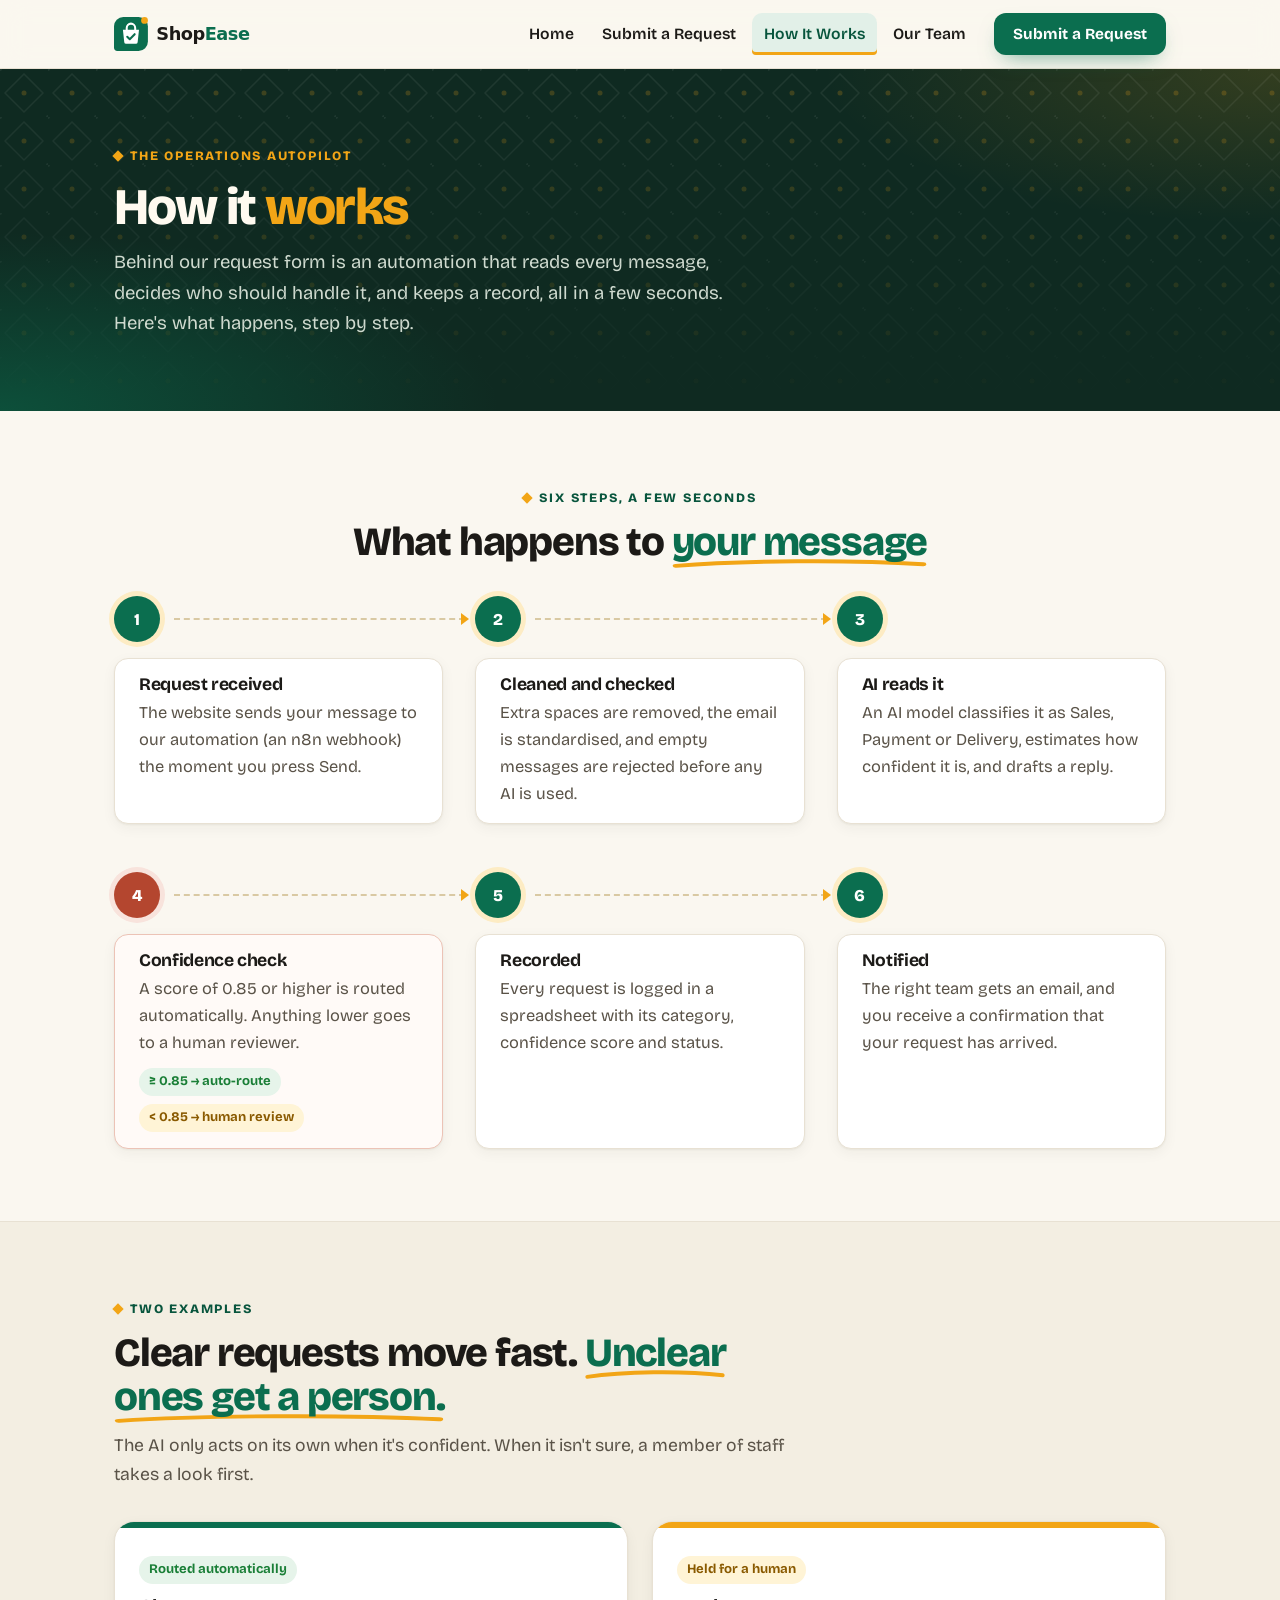
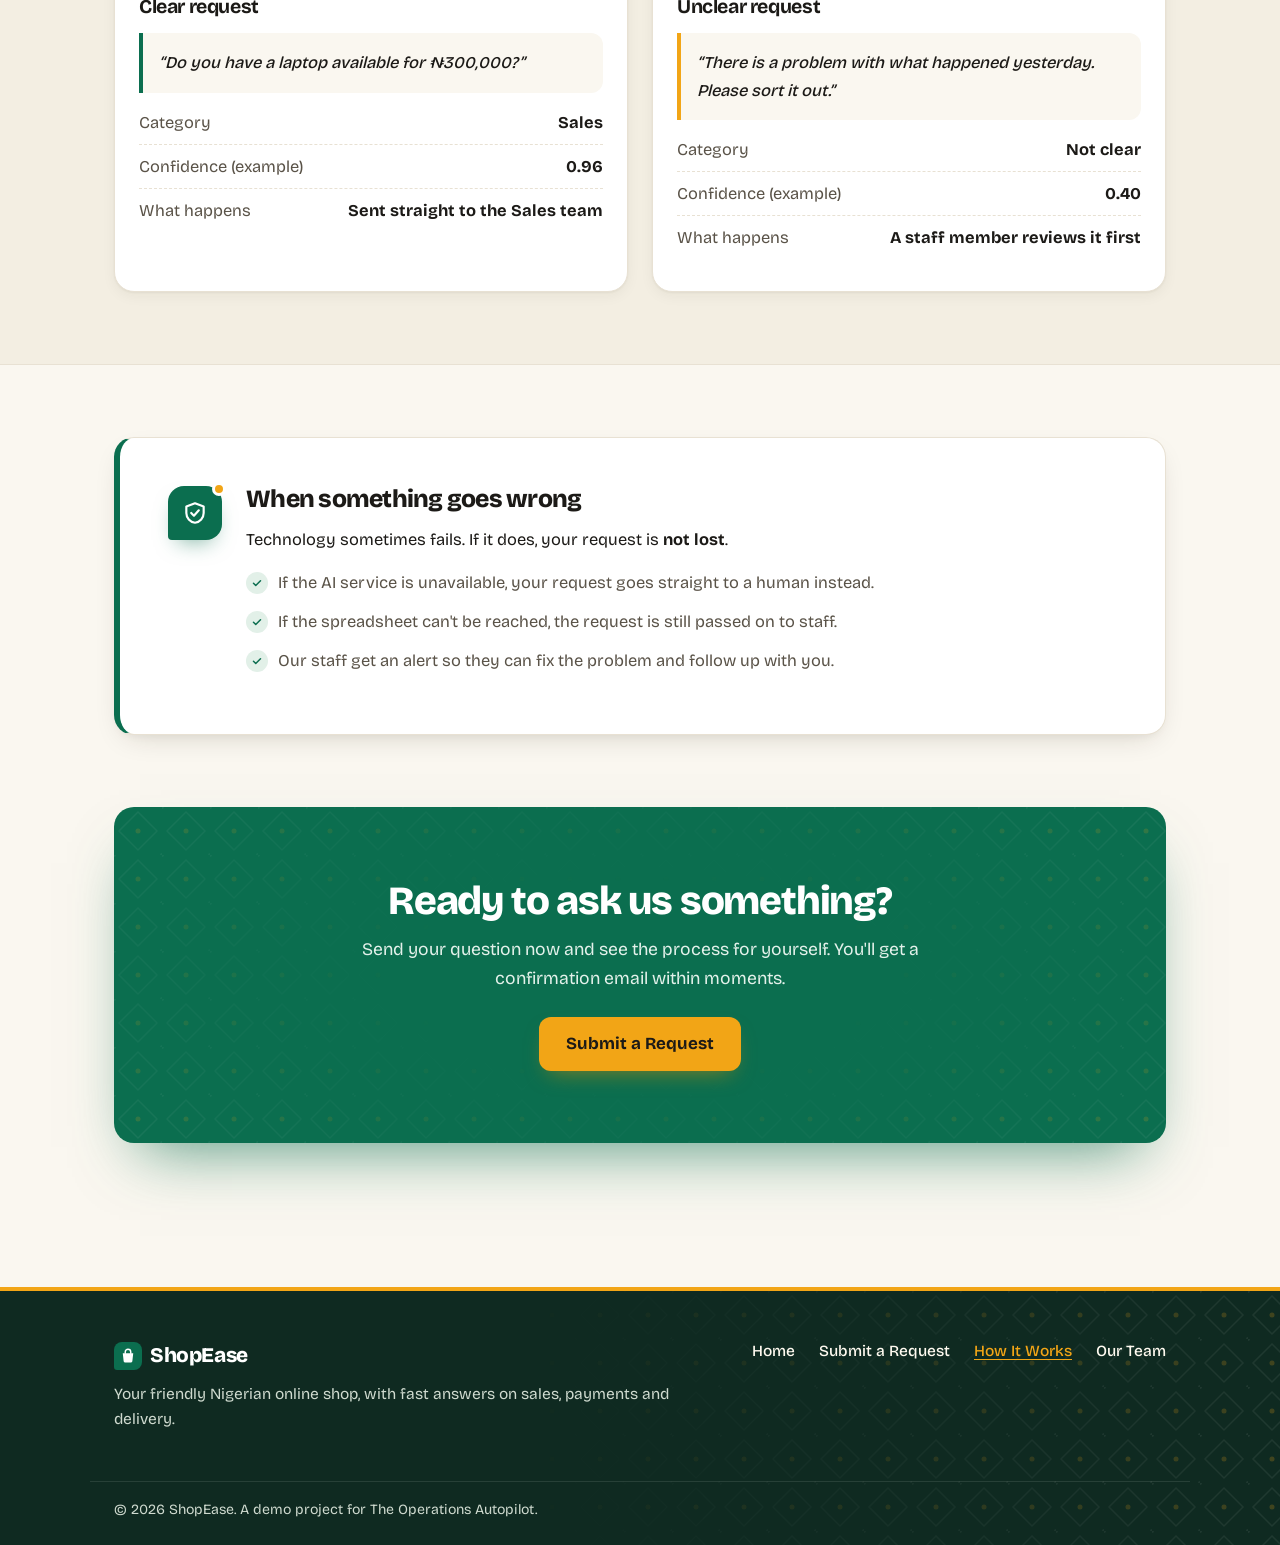
==== commit ff996057: "added new page" ====
--- a/shopease-site/how-it-works.html
+++ b/shopease-site/how-it-works.html
@@ -37,7 +37,7 @@
   <main id="main">
     <section class="page-hero on-dark">
       <div class="container">
-        <span class="pill"><span class="pill-dot" aria-hidden="true"></span>The Operations Autopilot</span>
+        <span class="eyebrow">The Operations Autopilot</span>
         <h1>How it <span class="highlight">works</span></h1>
         <p class="lead">Behind our request form is an automation that reads every message, decides who should handle it, and keeps a record, all in a few seconds. Here's what happens, step by step.</p>
       </div>
--- a/shopease-site/css/styles.css
+++ b/shopease-site/css/styles.css
@@ -557,26 +557,9 @@
   color: var(--color-on-dark-muted);
 }
 
-.pill {
-  display: inline-flex;
-  align-items: center;
-  gap: var(--space-2);
-  margin-bottom: var(--space-4);
-  padding: 6px 14px 6px 10px;
-  border: 1px solid rgba(242, 165, 22, 0.35);
-  border-radius: var(--radius-pill);
-  background: rgba(242, 165, 22, 0.1);
-  color: #fde7b5;
-  font-size: 0.88rem;
-  font-weight: 600;
-}
-
-.pill-dot {
-  width: 8px;
-  height: 8px;
-  border-radius: 50%;
-  background: var(--color-accent);
-  box-shadow: 0 0 0 4px rgba(242, 165, 22, 0.22);
+/* Small label above headings on dark backgrounds */
+.on-dark .eyebrow {
+  color: var(--color-accent);
 }
 
 /* ---------- Sections & generic blocks ---------- */
@@ -1778,113 +1761,289 @@
 }
 
 /* ---------- Team ---------- */
+.team-panel {
+  padding: var(--space-6) var(--space-4);
+  background: var(--color-surface);
+  border: 1px solid var(--color-border);
+  border-radius: var(--radius-xl);
+  box-shadow: var(--shadow-lg);
+}
+
+@media (min-width: 768px) {
+  .team-panel {
+    padding: var(--space-7) var(--space-6);
+  }
+}
+
+@media (min-width: 1100px) {
+  .team-panel {
+    padding: var(--space-7);
+  }
+}
+
+.team-group + .team-group {
+  margin-top: var(--space-7);
+  padding-top: var(--space-7);
+  border-top: 1px dashed var(--color-border);
+}
+
+.team-group-head {
+  display: flex;
+  align-items: flex-end;
+  justify-content: space-between;
+  gap: var(--space-4);
+  margin-bottom: var(--space-5);
+}
+
+.team-group-head .eyebrow {
+  margin-bottom: var(--space-2);
+}
+
+.team-group-head h2 {
+  margin: 0;
+  font-size: clamp(1.4rem, 1.5vw + 1rem, 1.9rem);
+}
+
+.team-count {
+  flex: none;
+  margin: 0;
+  padding: 4px 12px;
+  border-radius: var(--radius-pill);
+  background: var(--color-bg-deep);
+  color: var(--color-muted);
+  font-size: 0.86rem;
+  font-weight: 700;
+}
+
+/* Centred rows: an incomplete last row sits in the middle, not hanging left */
 .team-grid {
-  display: grid;
-  gap: var(--space-5);
-  grid-template-columns: minmax(0, 1fr);
+  --cols: 2;
+  --gap: var(--space-4);
+  display: flex;
+  flex-wrap: wrap;
+  justify-content: center;
+  gap: var(--gap);
+}
+
+.team-grid > * {
+  width: calc((100% - (var(--cols) - 1) * var(--gap)) / var(--cols));
+}
+
+.team-grid.is-leads {
+  --cols: 1;
 }
 
 @media (min-width: 600px) {
+  .team-grid.is-members {
+    --cols: 3;
+  }
+}
+
+@media (min-width: 768px) {
   .team-grid {
-    grid-template-columns: repeat(2, minmax(0, 1fr));
-  }
-}
-
-@media (min-width: 960px) {
-  .team-grid {
-    grid-template-columns: repeat(4, minmax(0, 1fr));
-  }
-}
-
-.team-card {
+    --gap: var(--space-5);
+  }
+
+  .team-grid.is-leads {
+    --cols: 2;
+  }
+}
+
+@media (min-width: 1100px) {
+  .team-grid.is-members {
+    --cols: 5;
+  }
+}
+
+/* Member card: framed portrait photo with details underneath */
+.member-card {
+  position: relative;
+  display: flex;
+  flex-direction: column;
+  padding: var(--space-2);
+  overflow: hidden;
+  background: var(--color-surface);
+  border: 1px solid var(--color-border);
+  border-radius: var(--radius-lg);
+  box-shadow: var(--shadow-sm);
+  transition: box-shadow var(--transition), transform var(--transition), border-color var(--transition);
+}
+
+.member-card::after {
+  content: "";
+  position: absolute;
+  left: 0;
+  right: 0;
+  bottom: 0;
+  height: 3px;
+  background: var(--color-accent);
+  transform: scaleX(0);
+  transform-origin: left;
+  transition: transform 0.35s ease;
+}
+
+.member-card:hover {
+  border-color: #d9cfbb;
+  box-shadow: var(--shadow);
+  transform: translateY(-4px);
+}
+
+.member-card:hover::after {
+  transform: scaleX(1);
+}
+
+.member-photo {
   position: relative;
   overflow: hidden;
-  text-align: center;
-  padding: 3.25rem var(--space-5) var(--space-6);
-  border-radius: var(--radius-xl);
-  box-shadow: var(--shadow);
-  transition: box-shadow var(--transition), transform var(--transition);
-}
-
-/* patterned green banner behind the photo */
-.team-card::before {
+  aspect-ratio: 4 / 5;
+  border-radius: var(--radius);
+  background: var(--color-ink);
+}
+
+/* hairline frame so photos with white backgrounds don't melt into the card */
+.member-photo::after {
   content: "";
   position: absolute;
-  inset: 0 0 auto 0;
-  height: 6.75rem;
-  background: var(--pattern-diamond) 0 0 / 40px 40px, var(--color-brand);
-  border-bottom: 4px solid var(--color-accent);
-}
-
-.team-card > * {
-  position: relative;
-}
-
-.team-card:hover {
-  box-shadow: var(--shadow-lg);
-  transform: translateY(-4px);
-}
-
-.team-photo,
-.avatar-initials {
-  width: 7.75rem;
-  height: 7.75rem;
-  aspect-ratio: 1 / 1;
-  margin: 0 auto var(--space-4);
-  border-radius: 50%;
-  border: 5px solid var(--color-surface);
-  box-shadow: 0 12px 24px -10px rgba(15, 42, 33, 0.5);
-}
-
-.team-photo {
+  inset: 0;
+  border-radius: inherit;
+  box-shadow: inset 0 0 0 1px rgba(28, 26, 23, 0.1);
+  pointer-events: none;
+}
+
+.member-photo img {
+  width: 100%;
+  height: 100%;
   object-fit: cover;
-  background: var(--color-bg);
-}
-
-.avatar-initials {
+  object-position: 50% 20%; /* keep faces in frame */
+  transition: transform 0.5s ease;
+}
+
+.member-card:hover .member-photo img {
+  transform: scale(1.04);
+}
+
+/* Shown when there is no photo: patterned tile with marigold initials */
+.member-initials {
   display: grid;
   place-items: center;
-  color: #fff;
-  font-size: 2.3rem;
+  width: 100%;
+  height: 100%;
+  background:
+    var(--pattern-diamond) 0 0 / 40px 40px,
+    radial-gradient(80% 70% at 100% 0%, rgba(242, 165, 22, 0.18), transparent 65%),
+    var(--color-ink);
+  color: var(--color-accent);
+  font-size: clamp(2rem, 2vw + 1.2rem, 2.8rem);
   font-weight: 800;
-  letter-spacing: 0.02em;
+  letter-spacing: 0.04em;
   user-select: none;
 }
 
-.team-name {
+.member-body {
+  flex: 1;
+  padding: var(--space-3) var(--space-2) var(--space-2);
+}
+
+.member-role {
+  margin: 0 0 4px;
+  color: var(--color-brand);
+  font-size: 0.72rem;
+  font-weight: 800;
+  letter-spacing: 0.12em;
+  line-height: 1.3;
+  text-transform: uppercase;
+}
+
+.member-name {
   margin: 0;
-  font-size: 1.2rem;
-}
-
-.team-title {
+  font-size: 1.08rem;
+  line-height: 1.25;
+}
+
+@media (max-width: 599px) {
+  .member-role {
+    font-size: 0.68rem;
+    letter-spacing: 0.05em;
+  }
+
+  .member-name {
+    font-size: 1rem;
+  }
+}
+
+.member-bio {
+  margin: var(--space-2) 0 0;
+  color: var(--color-muted);
+  font-size: 0.92rem;
+  line-height: 1.5;
+}
+
+.member-links {
+  display: flex;
+  gap: var(--space-2);
+  margin-top: var(--space-3);
+}
+
+/* Leadership cards: wider, side-by-side photo and details */
+.member-card.is-lead {
+  flex-direction: row;
+  align-items: center;
+  gap: var(--space-4);
+  padding: var(--space-3);
+  background: #fffdf8;
+}
+
+.member-card.is-lead .member-photo {
+  flex: none;
+  width: 7rem;
+}
+
+.member-card.is-lead .member-body {
+  padding: 0;
+}
+
+.member-card.is-lead .member-role {
   display: inline-block;
-  margin: var(--space-2) 0 0;
-  padding: 3px 12px;
+  margin-bottom: var(--space-2);
+  padding: 3px 10px;
   border-radius: var(--radius-pill);
   background: var(--color-accent-soft);
   color: #6b4500;
-  font-size: 0.88rem;
-  font-weight: 700;
-}
-
-.team-bio {
-  margin: var(--space-3) 0 0;
-  color: var(--color-muted);
-  font-size: 0.97rem;
-}
-
-.team-links {
-  display: flex;
-  justify-content: center;
-  gap: var(--space-2);
-  margin-top: var(--space-4);
+  letter-spacing: 0.08em;
+}
+
+.member-card.is-lead .member-name {
+  font-size: 1.3rem;
+}
+
+.member-card.is-lead .member-initials {
+  font-size: 2rem;
+}
+
+@media (min-width: 1100px) {
+  .member-card.is-lead {
+    gap: var(--space-5);
+    padding: var(--space-4);
+  }
+
+  .member-card.is-lead .member-photo {
+    width: 9.5rem;
+  }
+
+  .member-card.is-lead .member-name {
+    font-size: 1.5rem;
+  }
+
+  .member-card.is-lead .member-initials {
+    font-size: 2.6rem;
+  }
 }
 
 .social-link {
   display: inline-grid;
   place-items: center;
-  width: 40px;
-  height: 40px;
+  width: 36px;
+  height: 36px;
   border: 1px solid var(--color-border);
   border-radius: 50%;
   color: var(--color-muted);
@@ -1898,8 +2057,8 @@
 }
 
 .social-link svg {
-  width: 18px;
-  height: 18px;
+  width: 16px;
+  height: 16px;
 }
 
 /* ---------- Footer ---------- */
@@ -2020,9 +2179,12 @@
     gap: var(--space-9);
   }
 
-  .grid,
+  .grid {
+    gap: var(--space-6);
+  }
+
   .team-grid {
-    gap: var(--space-6);
+    --gap: var(--space-6);
   }
 }
 
@@ -2085,7 +2247,7 @@
   }
 
   .service-card:hover,
-  .team-card:hover,
+  .member-card:hover,
   .flow-card:hover,
   .btn:hover {
     transform: none;
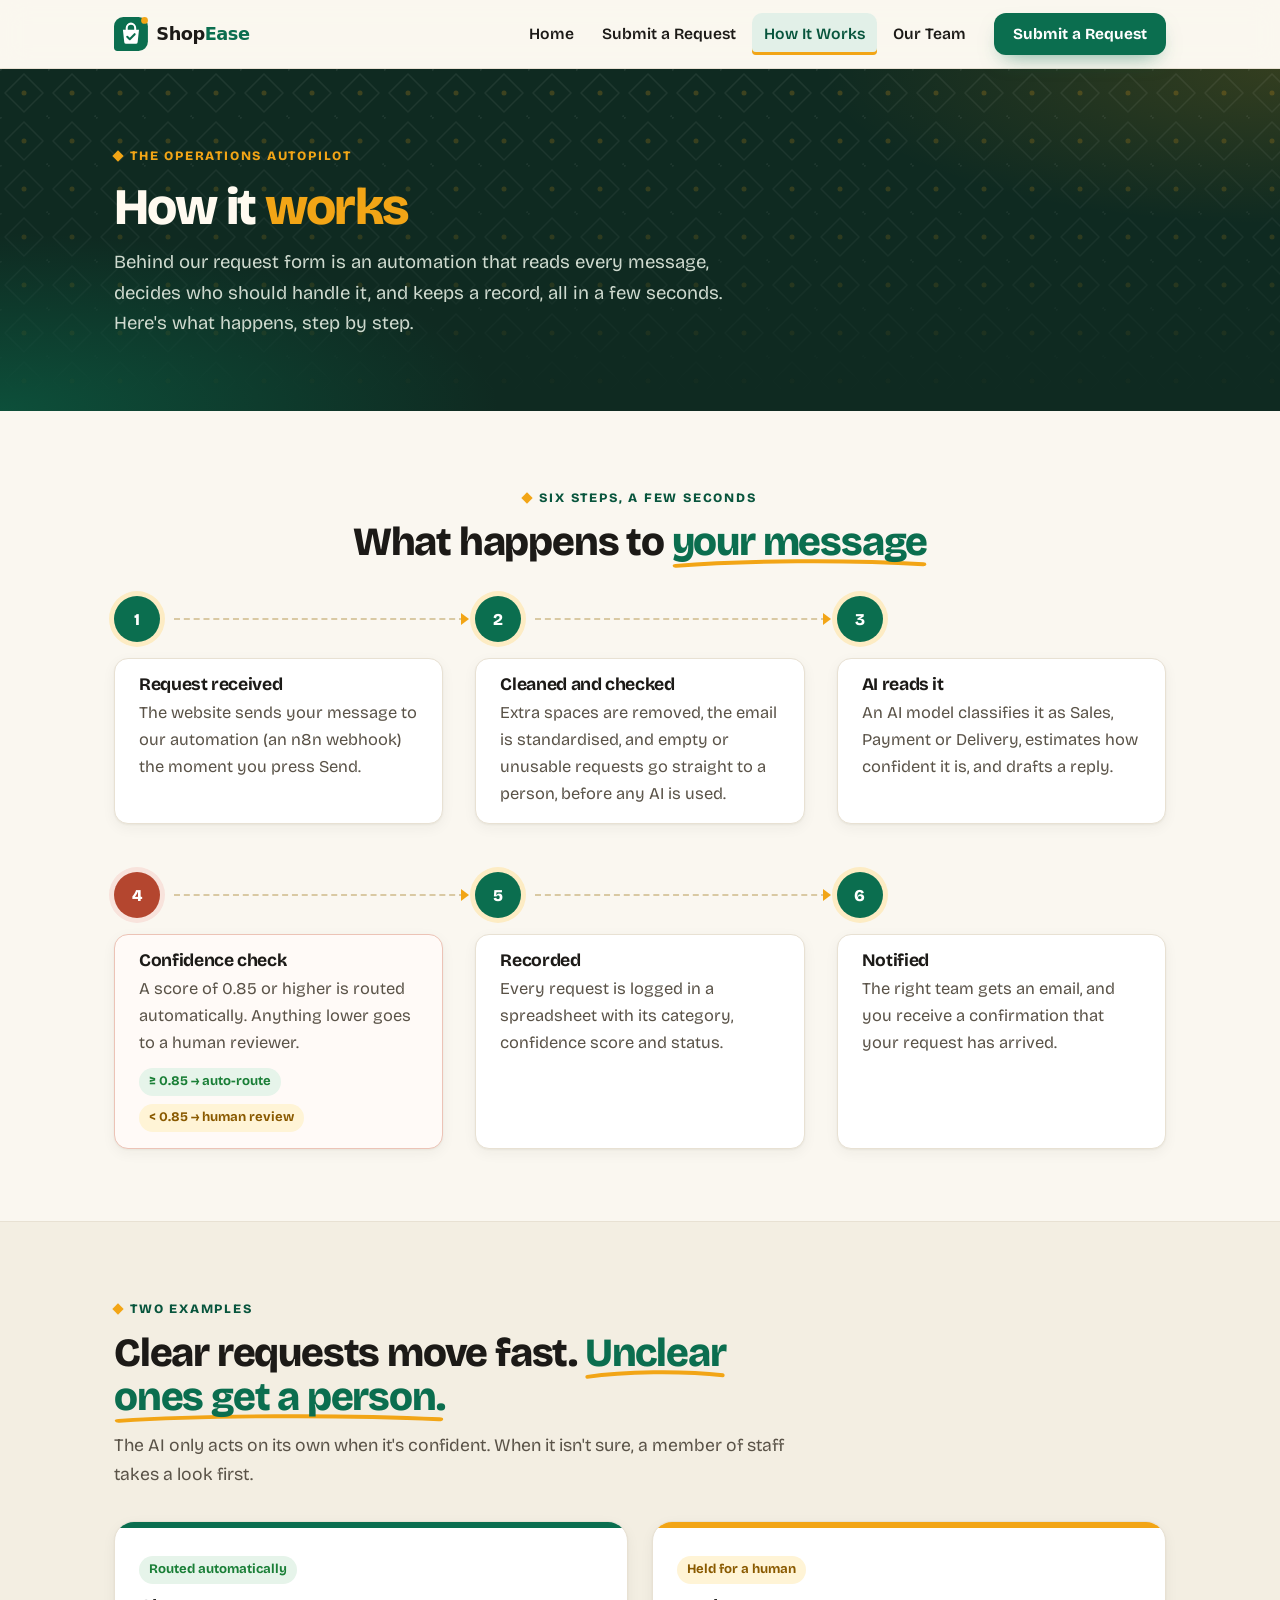
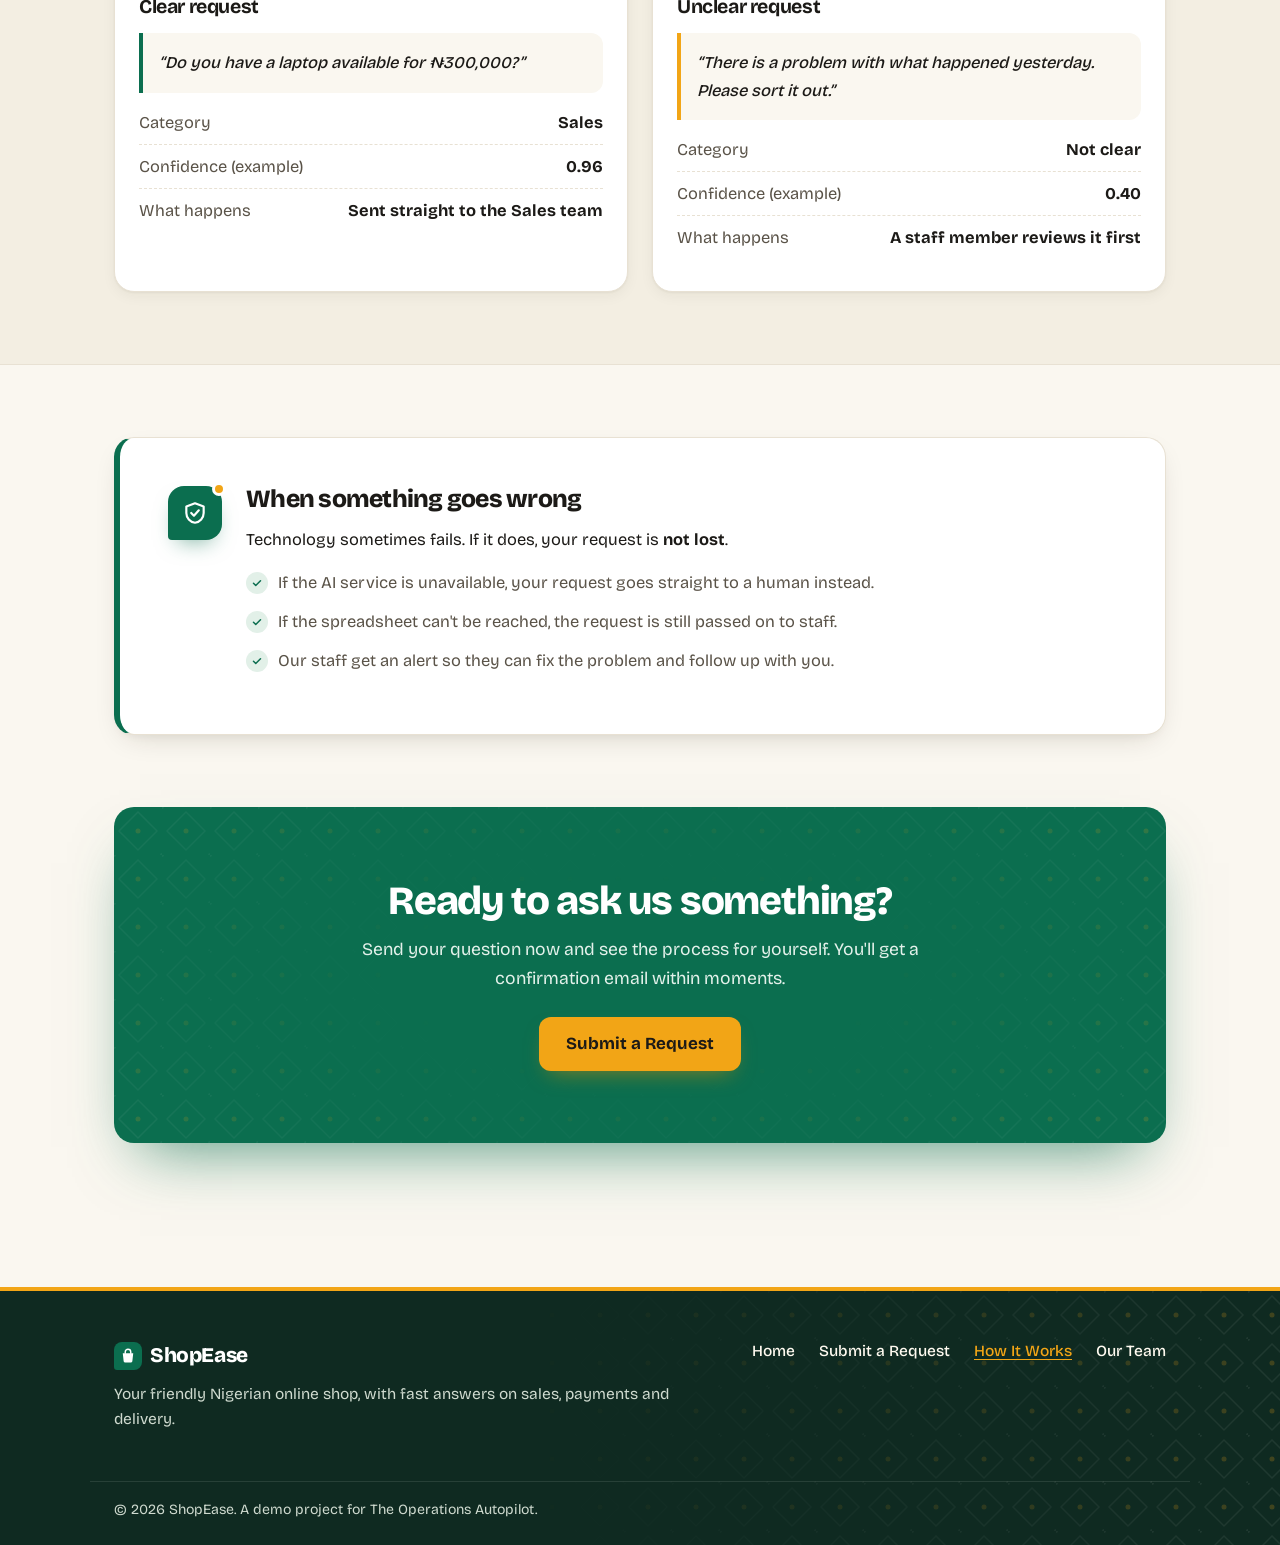
==== commit 607d39fc: "updated the field input" ====
--- a/shopease-site/how-it-works.html
+++ b/shopease-site/how-it-works.html
@@ -61,7 +61,7 @@
             <span class="step-num" aria-hidden="true">2</span>
             <div class="card flow-card">
               <h3>Cleaned and checked</h3>
-              <p>Extra spaces are removed, the email is standardised, and empty messages are rejected before any AI is used.</p>
+              <p>Extra spaces are removed, the email is standardised, and empty or unusable requests go straight to a person, before any AI is used.</p>
             </div>
           </li>
           <li class="flow-step">
--- a/shopease-site/css/styles.css
+++ b/shopease-site/css/styles.css
@@ -1335,6 +1335,11 @@
   color: var(--color-error);
 }
 
+.field-optional {
+  color: var(--color-muted);
+  font-weight: 500;
+}
+
 .field input,
 .field textarea {
   display: block;
